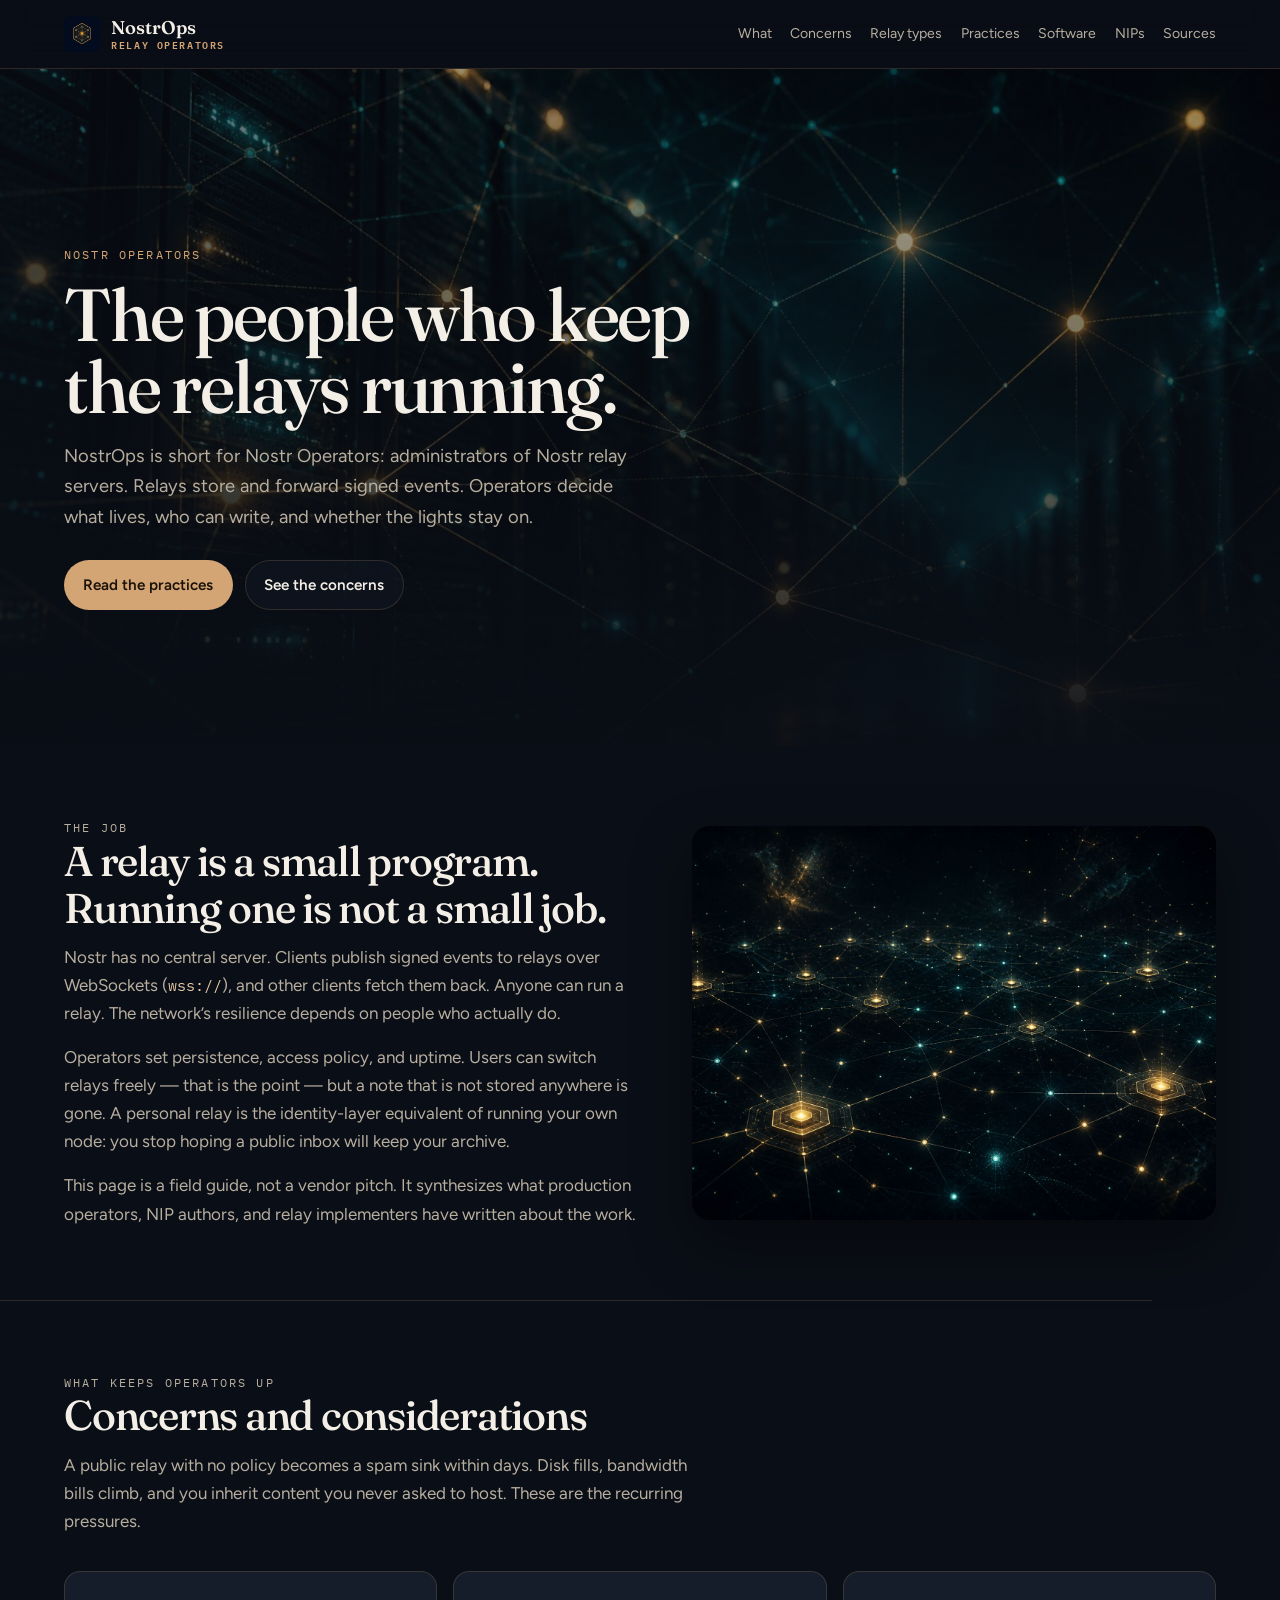
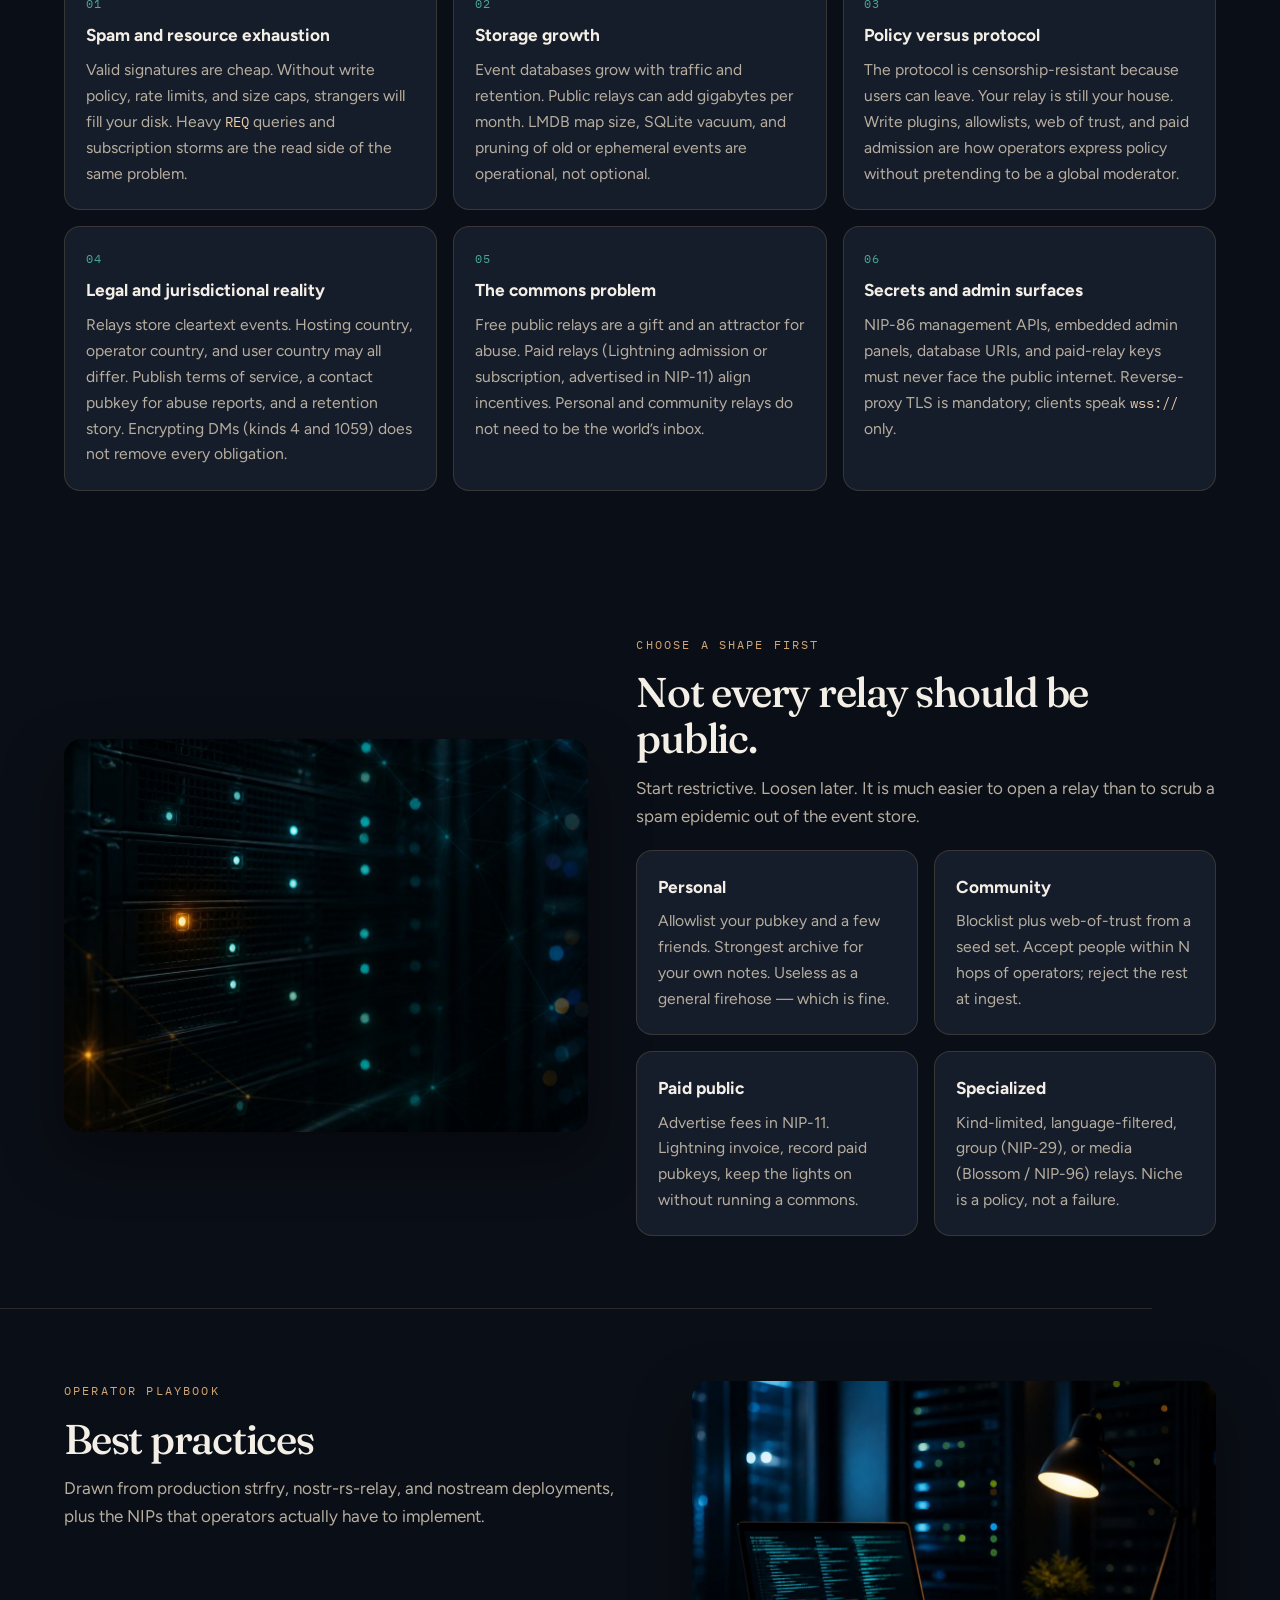
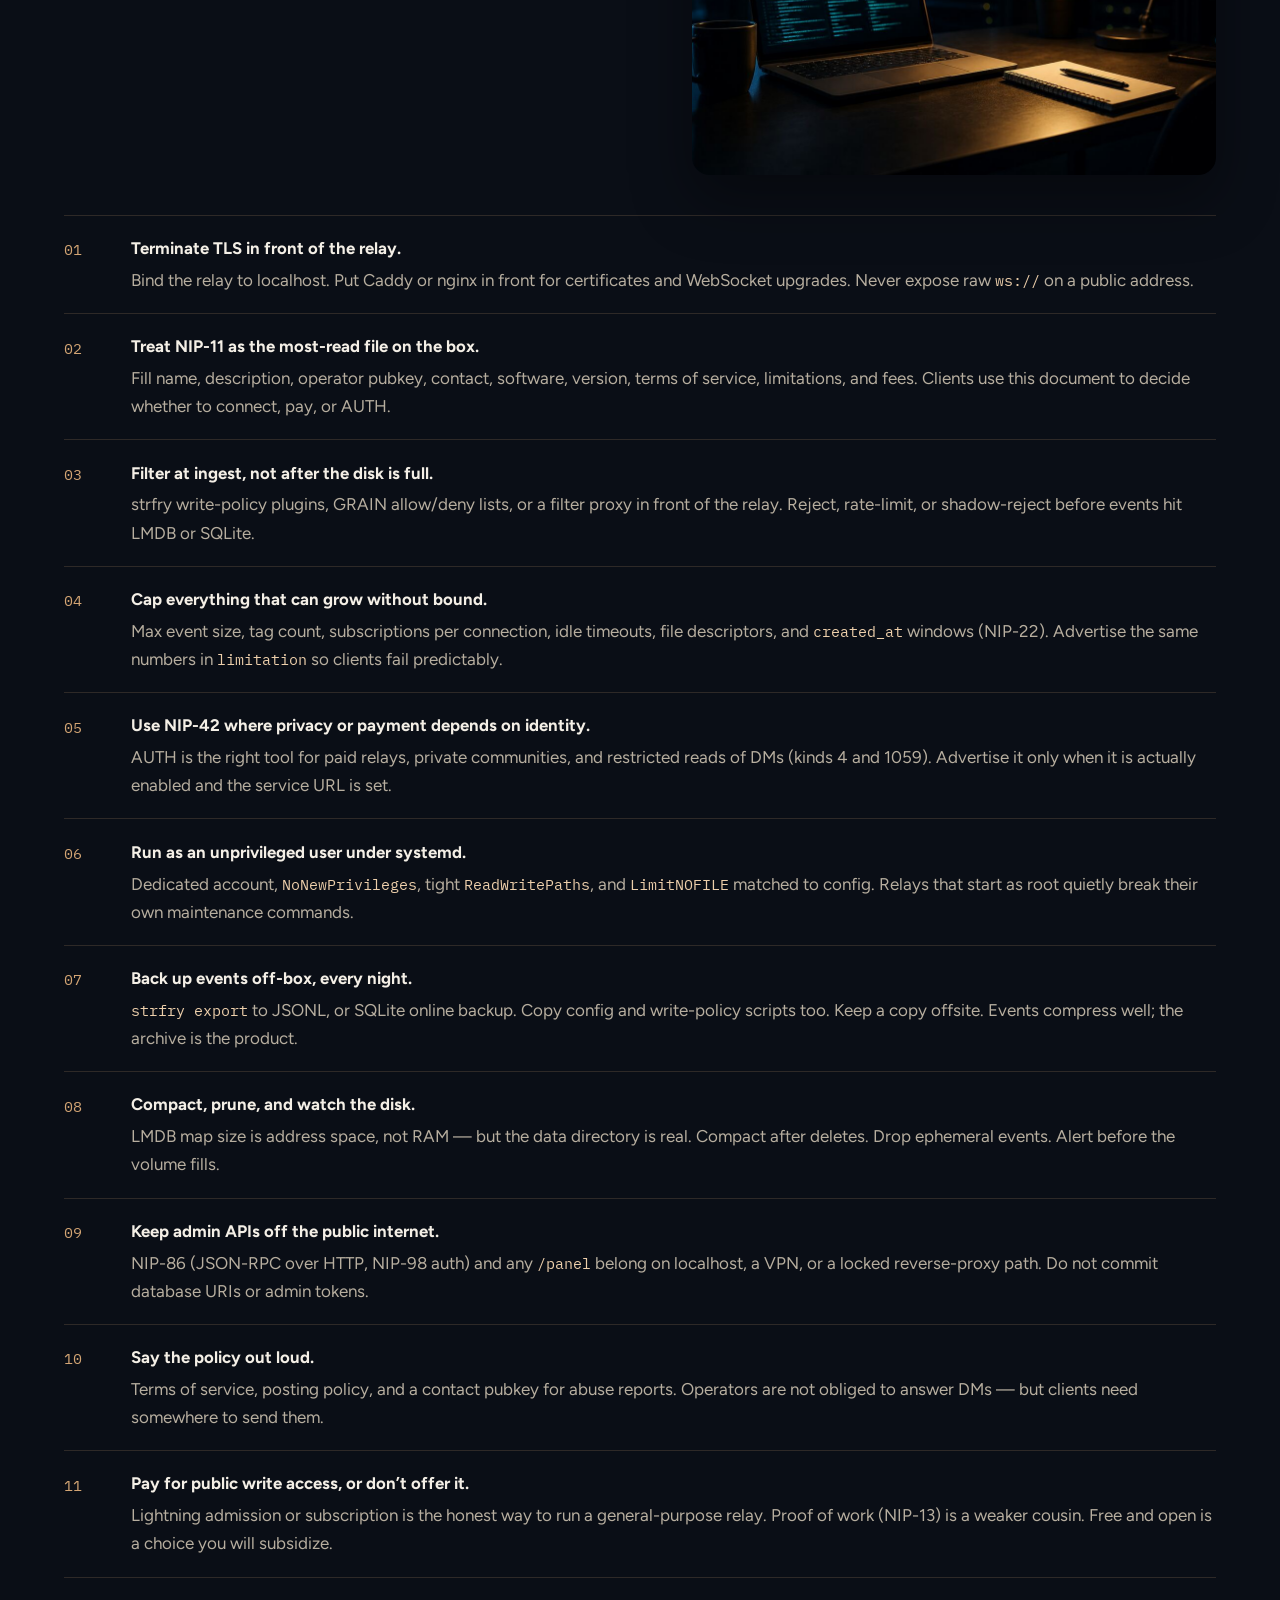
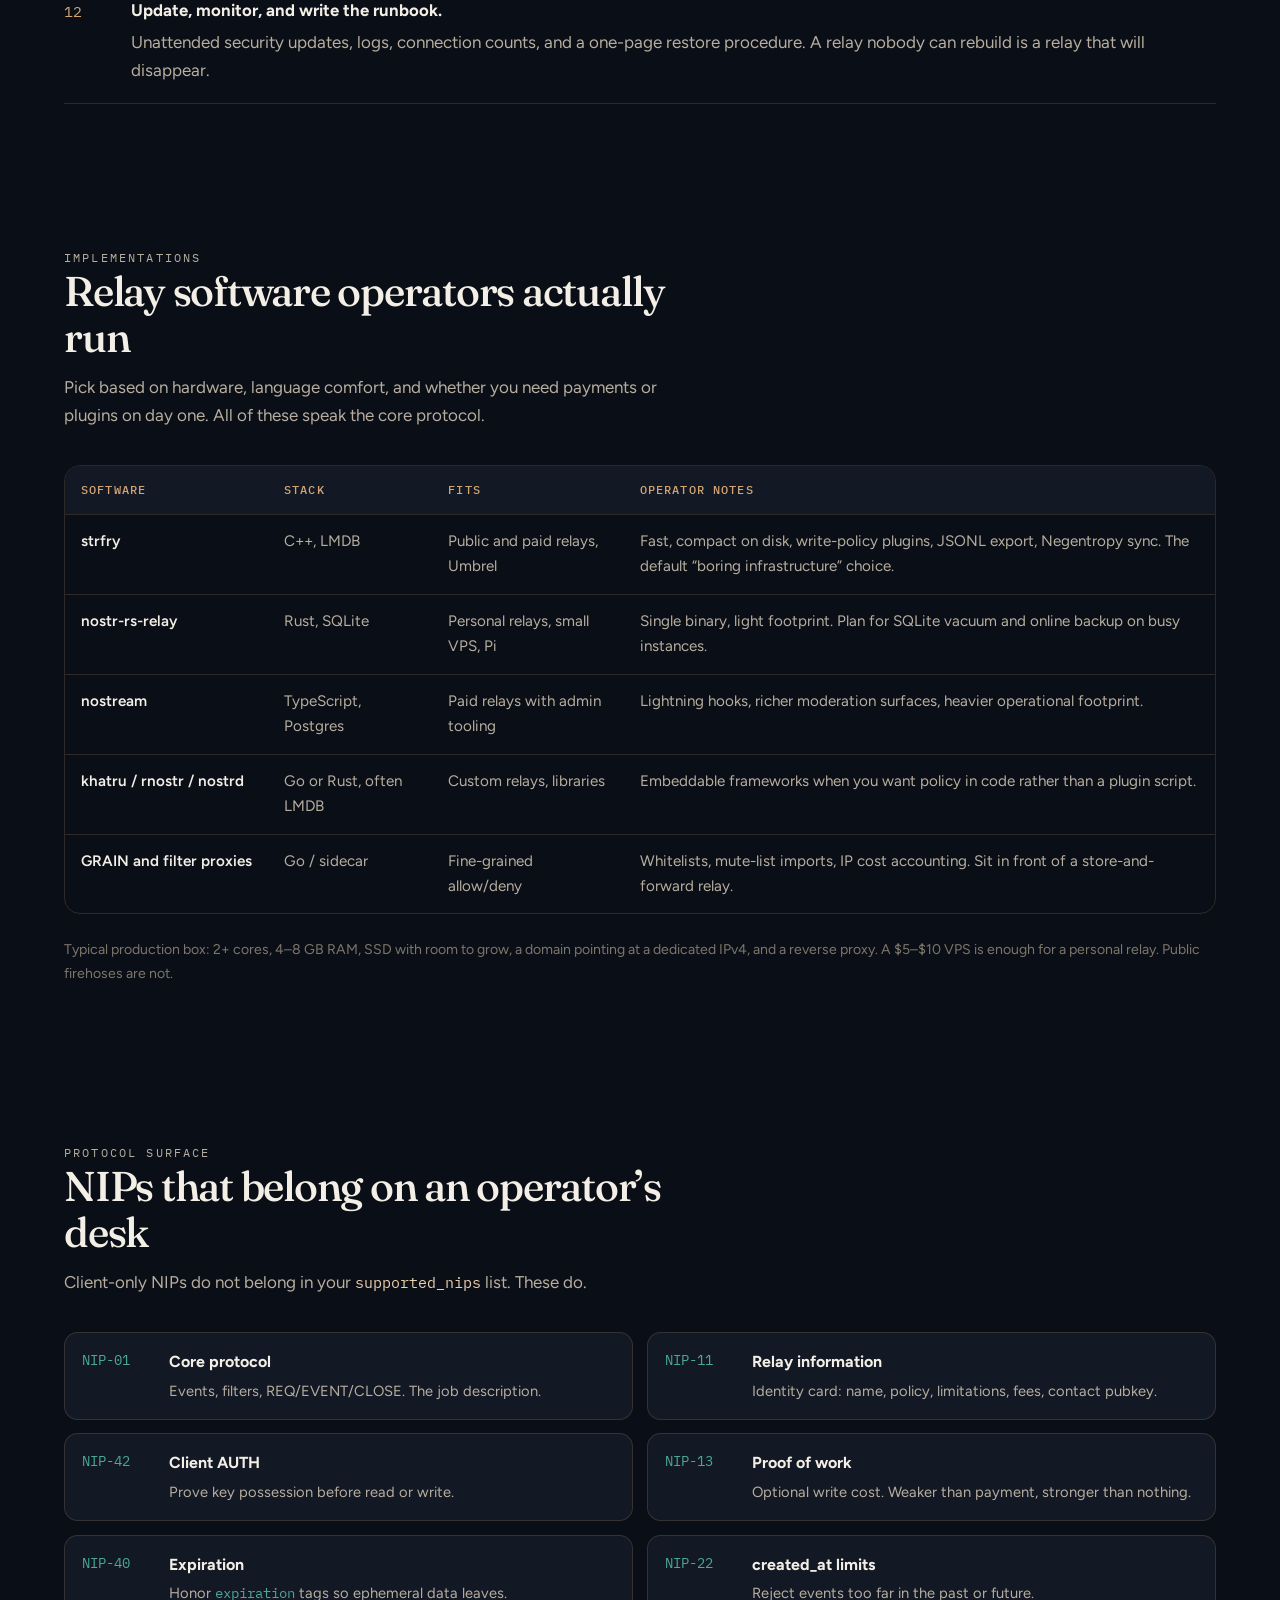
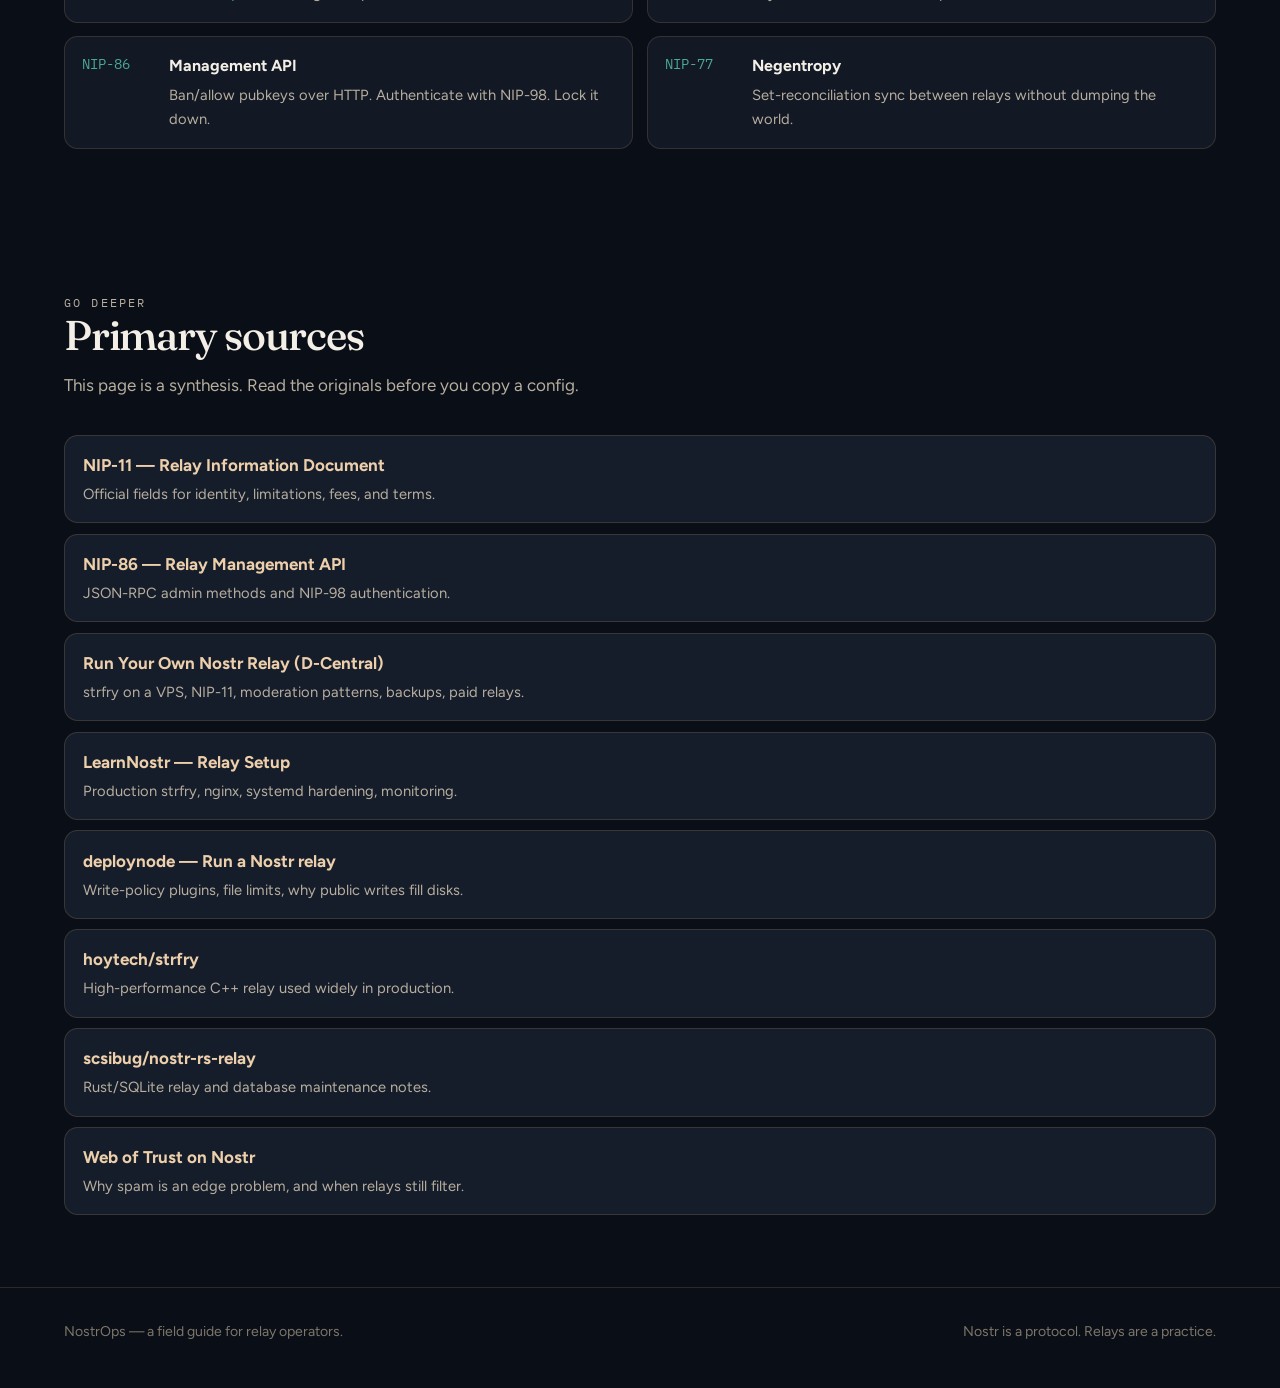
==== index.html @ 1af60ab7 "init" ====
<!DOCTYPE html>
<html lang="en">
  <head>
    <meta charset="utf-8" />
    <meta name="viewport" content="width=device-width, initial-scale=1" />
    <title>NostrOps — A field guide for Nostr relay operators</title>
    <meta
      name="description"
      content="NostrOps is short for Nostr Operators: the people who run relay servers. Concerns, considerations, and best practices for keeping the network alive."
    />
    <meta property="og:title" content="NostrOps — Nostr Operators" />
    <meta
      property="og:description"
      content="A one-page field guide for administrators of Nostr relay servers: concerns, policy, and operational best practices."
    />
    <meta property="og:image" content="images/hero-banner.jpg" />
    <meta name="theme-color" content="#0a0e16" />
    <link rel="icon" href="images/favicon.ico" sizes="32x32" />
    <link rel="apple-touch-icon" href="images/apple-touch-icon.png" />
    <link rel="preconnect" href="https://fonts.googleapis.com" />
    <link rel="preconnect" href="https://fonts.gstatic.com" crossorigin />
    <link
      href="https://fonts.googleapis.com/css2?family=Figtree:wght@400;500;600;700&family=Fraunces:opsz,wght@9..144,500;9..144,600&family=IBM+Plex+Mono:wght@400;500&display=swap"
      rel="stylesheet"
    />
    <link rel="stylesheet" href="styles.css" />
  </head>
  <body>
    <a class="skip" href="#main">Skip to content</a>

    <header class="site-header">
      <div class="wrap">
        <a class="brand" href="#top">
          <img src="images/logo.png" width="36" height="36" alt="" />
          <span class="brand-mark">
            <strong>NostrOps</strong>
            <span>Relay operators</span>
          </span>
        </a>
        <nav class="nav" aria-label="Primary">
          <a href="#what">What</a>
          <a href="#concerns">Concerns</a>
          <a href="#types">Relay types</a>
          <a href="#practices">Practices</a>
          <a href="#software">Software</a>
          <a href="#nips">NIPs</a>
          <a href="#resources">Sources</a>
        </nav>
      </div>
    </header>

    <main id="main">
      <section class="hero" id="top">
        <div class="hero-media" aria-hidden="true">
          <img
            src="images/hero-banner.jpg"
            alt=""
            width="1600"
            height="1067"
          />
        </div>
        <div class="wrap">
          <div class="hero-copy">
            <p class="kicker">Nostr Operators</p>
            <h1>The people who keep the relays running.</h1>
            <p class="lede">
              NostrOps is short for Nostr Operators: administrators of Nostr
              relay servers. Relays store and forward signed events. Operators
              decide what lives, who can write, and whether the lights stay on.
            </p>
            <div class="hero-actions">
              <a class="btn btn-primary" href="#practices">Read the practices</a>
              <a class="btn btn-ghost" href="#concerns">See the concerns</a>
            </div>
          </div>
        </div>
      </section>

      <section id="what">
        <div class="wrap split">
          <div class="copy prose">
            <p class="kicker">The job</p>
            <h2>A relay is a small program. Running one is not a small job.</h2>
            <p>
              Nostr has no central server. Clients publish signed events to
              relays over WebSockets (<code>wss://</code>), and other clients
              fetch them back. Anyone can run a relay. The network’s resilience
              depends on people who actually do.
            </p>
            <p>
              Operators set persistence, access policy, and uptime. Users can
              switch relays freely — that is the point — but a note that is not
              stored anywhere is gone. A personal relay is the identity-layer
              equivalent of running your own node: you stop hoping a public
              inbox will keep your archive.
            </p>
            <p>
              This page is a field guide, not a vendor pitch. It synthesizes
              what production operators, NIP authors, and relay implementers
              have written about the work.
            </p>
          </div>
          <img
            src="images/network.jpg"
            alt="Abstract mesh of connected relay nodes on a dark field."
            width="1600"
            height="1024"
          />
        </div>
      </section>

      <hr class="rule wrap" />

      <section id="concerns">
        <div class="wrap">
          <div class="section-head">
            <p class="kicker">What keeps operators up</p>
            <h2>Concerns and considerations</h2>
            <p>
              A public relay with no policy becomes a spam sink within days.
              Disk fills, bandwidth bills climb, and you inherit content you
              never asked to host. These are the recurring pressures.
            </p>
          </div>

          <div class="grid-3">
            <article class="card">
              <span class="num">01</span>
              <h3>Spam and resource exhaustion</h3>
              <p>
                Valid signatures are cheap. Without write policy, rate limits,
                and size caps, strangers will fill your disk. Heavy
                <code>REQ</code> queries and subscription storms are the read
                side of the same problem.
              </p>
            </article>
            <article class="card">
              <span class="num">02</span>
              <h3>Storage growth</h3>
              <p>
                Event databases grow with traffic and retention. Public relays
                can add gigabytes per month. LMDB map size, SQLite vacuum, and
                pruning of old or ephemeral events are operational, not
                optional.
              </p>
            </article>
            <article class="card">
              <span class="num">03</span>
              <h3>Policy versus protocol</h3>
              <p>
                The protocol is censorship-resistant because users can leave.
                Your relay is still your house. Write plugins, allowlists, web
                of trust, and paid admission are how operators express policy
                without pretending to be a global moderator.
              </p>
            </article>
            <article class="card">
              <span class="num">04</span>
              <h3>Legal and jurisdictional reality</h3>
              <p>
                Relays store cleartext events. Hosting country, operator
                country, and user country may all differ. Publish terms of
                service, a contact pubkey for abuse reports, and a retention
                story. Encrypting DMs (kinds 4 and 1059) does not remove every
                obligation.
              </p>
            </article>
            <article class="card">
              <span class="num">05</span>
              <h3>The commons problem</h3>
              <p>
                Free public relays are a gift and an attractor for abuse. Paid
                relays (Lightning admission or subscription, advertised in
                NIP-11) align incentives. Personal and community relays do not
                need to be the world’s inbox.
              </p>
            </article>
            <article class="card">
              <span class="num">06</span>
              <h3>Secrets and admin surfaces</h3>
              <p>
                NIP-86 management APIs, embedded admin panels, database URIs,
                and paid-relay keys must never face the public internet.
                Reverse-proxy TLS is mandatory; clients speak
                <code>wss://</code> only.
              </p>
            </article>
          </div>
        </div>
      </section>

      <section class="types" id="types">
        <div class="wrap split reverse">
          <div class="copy">
            <p class="kicker">Choose a shape first</p>
            <h2>Not every relay should be public.</h2>
            <p class="lede-block space-below">
              Start restrictive. Loosen later. It is much easier to open a
              relay than to scrub a spam epidemic out of the event store.
            </p>
            <div class="grid-2">
              <article class="card">
                <h3>Personal</h3>
                <p>
                  Allowlist your pubkey and a few friends. Strongest archive
                  for your own notes. Useless as a general firehose — which is
                  fine.
                </p>
              </article>
              <article class="card">
                <h3>Community</h3>
                <p>
                  Blocklist plus web-of-trust from a seed set. Accept people
                  within N hops of operators; reject the rest at ingest.
                </p>
              </article>
              <article class="card">
                <h3>Paid public</h3>
                <p>
                  Advertise fees in NIP-11. Lightning invoice, record paid
                  pubkeys, keep the lights on without running a commons.
                </p>
              </article>
              <article class="card">
                <h3>Specialized</h3>
                <p>
                  Kind-limited, language-filtered, group (NIP-29), or media
                  (Blossom / NIP-96) relays. Niche is a policy, not a
                  failure.
                </p>
              </article>
            </div>
          </div>
          <img
            src="images/concerns.jpg"
            alt="Server rack in low light with a single amber warning LED."
            width="1200"
            height="800"
          />
        </div>
      </section>

      <hr class="rule wrap" />

      <section class="practices" id="practices">
        <div class="wrap">
          <div class="split tight">
            <div>
              <p class="kicker">Operator playbook</p>
              <h2>Best practices</h2>
              <p class="lede-block">
                Drawn from production strfry, nostr-rs-relay, and nostream
                deployments, plus the NIPs that operators actually have to
                implement.
              </p>
            </div>
            <img
              src="images/practices.jpg"
              alt="A dim workstation with a glowing terminal beside out-of-focus server equipment."
              width="1200"
              height="800"
            />
          </div>

          <ol class="practice-list">
            <li>
              <span class="idx">01</span>
              <div>
                <strong>Terminate TLS in front of the relay.</strong>
                <p>
                  Bind the relay to localhost. Put Caddy or nginx in front for
                  certificates and WebSocket upgrades. Never expose raw
                  <code>ws://</code> on a public address.
                </p>
              </div>
            </li>
            <li>
              <span class="idx">02</span>
              <div>
                <strong>Treat NIP-11 as the most-read file on the box.</strong>
                <p>
                  Fill name, description, operator pubkey, contact, software,
                  version, terms of service, limitations, and fees. Clients use
                  this document to decide whether to connect, pay, or AUTH.
                </p>
              </div>
            </li>
            <li>
              <span class="idx">03</span>
              <div>
                <strong>Filter at ingest, not after the disk is full.</strong>
                <p>
                  strfry write-policy plugins, GRAIN allow/deny lists, or a
                  filter proxy in front of the relay. Reject, rate-limit, or
                  shadow-reject before events hit LMDB or SQLite.
                </p>
              </div>
            </li>
            <li>
              <span class="idx">04</span>
              <div>
                <strong>Cap everything that can grow without bound.</strong>
                <p>
                  Max event size, tag count, subscriptions per connection, idle
                  timeouts, file descriptors, and <code>created_at</code>
                  windows (NIP-22). Advertise the same numbers in
                  <code>limitation</code> so clients fail predictably.
                </p>
              </div>
            </li>
            <li>
              <span class="idx">05</span>
              <div>
                <strong>Use NIP-42 where privacy or payment depends on identity.</strong>
                <p>
                  AUTH is the right tool for paid relays, private communities,
                  and restricted reads of DMs (kinds 4 and 1059). Advertise it
                  only when it is actually enabled and the service URL is set.
                </p>
              </div>
            </li>
            <li>
              <span class="idx">06</span>
              <div>
                <strong>Run as an unprivileged user under systemd.</strong>
                <p>
                  Dedicated account, <code>NoNewPrivileges</code>, tight
                  <code>ReadWritePaths</code>, and <code>LimitNOFILE</code>
                  matched to config. Relays that start as root quietly break
                  their own maintenance commands.
                </p>
              </div>
            </li>
            <li>
              <span class="idx">07</span>
              <div>
                <strong>Back up events off-box, every night.</strong>
                <p>
                  <code>strfry export</code> to JSONL, or SQLite online backup.
                  Copy config and write-policy scripts too. Keep a copy offsite.
                  Events compress well; the archive is the product.
                </p>
              </div>
            </li>
            <li>
              <span class="idx">08</span>
              <div>
                <strong>Compact, prune, and watch the disk.</strong>
                <p>
                  LMDB map size is address space, not RAM — but the data
                  directory is real. Compact after deletes. Drop ephemeral
                  events. Alert before the volume fills.
                </p>
              </div>
            </li>
            <li>
              <span class="idx">09</span>
              <div>
                <strong>Keep admin APIs off the public internet.</strong>
                <p>
                  NIP-86 (JSON-RPC over HTTP, NIP-98 auth) and any
                  <code>/panel</code> belong on localhost, a VPN, or a locked
                  reverse-proxy path. Do not commit database URIs or admin
                  tokens.
                </p>
              </div>
            </li>
            <li>
              <span class="idx">10</span>
              <div>
                <strong>Say the policy out loud.</strong>
                <p>
                  Terms of service, posting policy, and a contact pubkey for
                  abuse reports. Operators are not obliged to answer DMs — but
                  clients need somewhere to send them.
                </p>
              </div>
            </li>
            <li>
              <span class="idx">11</span>
              <div>
                <strong>Pay for public write access, or don’t offer it.</strong>
                <p>
                  Lightning admission or subscription is the honest way to run
                  a general-purpose relay. Proof of work (NIP-13) is a weaker
                  cousin. Free and open is a choice you will subsidize.
                </p>
              </div>
            </li>
            <li>
              <span class="idx">12</span>
              <div>
                <strong>Update, monitor, and write the runbook.</strong>
                <p>
                  Unattended security updates, logs, connection counts, and a
                  one-page restore procedure. A relay nobody can rebuild is a
                  relay that will disappear.
                </p>
              </div>
            </li>
          </ol>
        </div>
      </section>

      <section id="software">
        <div class="wrap">
          <div class="section-head">
            <p class="kicker">Implementations</p>
            <h2>Relay software operators actually run</h2>
            <p>
              Pick based on hardware, language comfort, and whether you need
              payments or plugins on day one. All of these speak the core
              protocol.
            </p>
          </div>
          <div class="table-wrap">
            <table>
              <thead>
                <tr>
                  <th>Software</th>
                  <th>Stack</th>
                  <th>Fits</th>
                  <th>Operator notes</th>
                </tr>
              </thead>
              <tbody>
                <tr>
                  <td>strfry</td>
                  <td>C++, LMDB</td>
                  <td>Public and paid relays, Umbrel</td>
                  <td>
                    Fast, compact on disk, write-policy plugins, JSONL export,
                    Negentropy sync. The default “boring infrastructure” choice.
                  </td>
                </tr>
                <tr>
                  <td>nostr-rs-relay</td>
                  <td>Rust, SQLite</td>
                  <td>Personal relays, small VPS, Pi</td>
                  <td>
                    Single binary, light footprint. Plan for SQLite vacuum and
                    online backup on busy instances.
                  </td>
                </tr>
                <tr>
                  <td>nostream</td>
                  <td>TypeScript, Postgres</td>
                  <td>Paid relays with admin tooling</td>
                  <td>
                    Lightning hooks, richer moderation surfaces, heavier
                    operational footprint.
                  </td>
                </tr>
                <tr>
                  <td>khatru / rnostr / nostrd</td>
                  <td>Go or Rust, often LMDB</td>
                  <td>Custom relays, libraries</td>
                  <td>
                    Embeddable frameworks when you want policy in code rather
                    than a plugin script.
                  </td>
                </tr>
                <tr>
                  <td>GRAIN and filter proxies</td>
                  <td>Go / sidecar</td>
                  <td>Fine-grained allow/deny</td>
                  <td>
                    Whitelists, mute-list imports, IP cost accounting. Sit in
                    front of a store-and-forward relay.
                  </td>
                </tr>
              </tbody>
            </table>
          </div>
          <p class="note">
            Typical production box: 2+ cores, 4–8&nbsp;GB RAM, SSD with room to
            grow, a domain pointing at a dedicated IPv4, and a reverse proxy.
            A $5–$10 VPS is enough for a personal relay. Public firehoses are
            not.
          </p>
        </div>
      </section>

      <section class="nips" id="nips">
        <div class="wrap">
          <div class="section-head">
            <p class="kicker">Protocol surface</p>
            <h2>NIPs that belong on an operator’s desk</h2>
            <p>
              Client-only NIPs do not belong in your
              <code>supported_nips</code> list. These do.
            </p>
          </div>
          <div class="nip-grid">
            <article class="nip">
              <code>NIP-01</code>
              <div>
                <h3>Core protocol</h3>
                <p>Events, filters, REQ/EVENT/CLOSE. The job description.</p>
              </div>
            </article>
            <article class="nip">
              <code>NIP-11</code>
              <div>
                <h3>Relay information</h3>
                <p>
                  Identity card: name, policy, limitations, fees, contact
                  pubkey.
                </p>
              </div>
            </article>
            <article class="nip">
              <code>NIP-42</code>
              <div>
                <h3>Client AUTH</h3>
                <p>Prove key possession before read or write.</p>
              </div>
            </article>
            <article class="nip">
              <code>NIP-13</code>
              <div>
                <h3>Proof of work</h3>
                <p>Optional write cost. Weaker than payment, stronger than nothing.</p>
              </div>
            </article>
            <article class="nip">
              <code>NIP-40</code>
              <div>
                <h3>Expiration</h3>
                <p>Honor <code>expiration</code> tags so ephemeral data leaves.</p>
              </div>
            </article>
            <article class="nip">
              <code>NIP-22</code>
              <div>
                <h3>created_at limits</h3>
                <p>Reject events too far in the past or future.</p>
              </div>
            </article>
            <article class="nip">
              <code>NIP-86</code>
              <div>
                <h3>Management API</h3>
                <p>Ban/allow pubkeys over HTTP. Authenticate with NIP-98. Lock it down.</p>
              </div>
            </article>
            <article class="nip">
              <code>NIP-77</code>
              <div>
                <h3>Negentropy</h3>
                <p>Set-reconciliation sync between relays without dumping the world.</p>
              </div>
            </article>
          </div>
        </div>
      </section>

      <section class="resources" id="resources">
        <div class="wrap">
          <div class="section-head">
            <p class="kicker">Go deeper</p>
            <h2>Primary sources</h2>
            <p>
              This page is a synthesis. Read the originals before you copy a
              config.
            </p>
          </div>
          <ul class="resource-list">
            <li>
              <a href="https://nips.nostr.com/11" rel="noopener noreferrer" target="_blank">
                <strong>NIP-11 — Relay Information Document</strong>
                <span>Official fields for identity, limitations, fees, and terms.</span>
              </a>
            </li>
            <li>
              <a href="https://nips.nostr.com/86" rel="noopener noreferrer" target="_blank">
                <strong>NIP-86 — Relay Management API</strong>
                <span>JSON-RPC admin methods and NIP-98 authentication.</span>
              </a>
            </li>
            <li>
              <a href="https://d-central.tech/run-your-own-nostr-relay-bitcoiners/" rel="noopener noreferrer" target="_blank">
                <strong>Run Your Own Nostr Relay (D-Central)</strong>
                <span>strfry on a VPS, NIP-11, moderation patterns, backups, paid relays.</span>
              </a>
            </li>
            <li>
              <a href="https://learnnostr.org/getting-started/relay-setup" rel="noopener noreferrer" target="_blank">
                <strong>LearnNostr — Relay Setup</strong>
                <span>Production strfry, nginx, systemd hardening, monitoring.</span>
              </a>
            </li>
            <li>
              <a href="https://deploynode.io/guides/run-a-nostr-relay" rel="noopener noreferrer" target="_blank">
                <strong>deploynode — Run a Nostr relay</strong>
                <span>Write-policy plugins, file limits, why public writes fill disks.</span>
              </a>
            </li>
            <li>
              <a href="https://github.com/hoytech/strfry" rel="noopener noreferrer" target="_blank">
                <strong>hoytech/strfry</strong>
                <span>High-performance C++ relay used widely in production.</span>
              </a>
            </li>
            <li>
              <a href="https://github.com/scsibug/nostr-rs-relay" rel="noopener noreferrer" target="_blank">
                <strong>scsibug/nostr-rs-relay</strong>
                <span>Rust/SQLite relay and database maintenance notes.</span>
              </a>
            </li>
            <li>
              <a href="https://nostr.co.uk/news/web-of-trust-on-nostr/" rel="noopener noreferrer" target="_blank">
                <strong>Web of Trust on Nostr</strong>
                <span>Why spam is an edge problem, and when relays still filter.</span>
              </a>
            </li>
          </ul>
        </div>
      </section>
    </main>

    <footer class="site-footer">
      <div class="wrap">
        <span>NostrOps — a field guide for relay operators.</span>
        <span>Nostr is a protocol. Relays are a practice.</span>
      </div>
    </footer>
  </body>
</html>
---- styles.css ----
:root {
  --bg: #0a0e16;
  --bg-raised: #121824;
  --bg-card: #161d2a;
  --ink: #f4efe6;
  --muted: #b7ae9f;
  --faint: #7d766a;
  --gold: #d4a574;
  --gold-bright: #edcfab;
  --teal: #4aa89a;
  --line: rgba(212, 165, 116, 0.18);
  --shadow: 0 24px 60px rgba(0, 0, 0, 0.38);
  --serif: "Fraunces", "Iowan Old Style", "Palatino Linotype", Palatino, serif;
  --sans: "Figtree", "Segoe UI", system-ui, sans-serif;
  --mono: "IBM Plex Mono", ui-monospace, Menlo, Consolas, monospace;
  --max: 72rem;
  --gutter: clamp(1.25rem, 4vw, 2.5rem);
}

*,
*::before,
*::after {
  box-sizing: border-box;
}

html {
  scroll-behavior: smooth;
  scroll-padding-top: 5rem;
}

body {
  margin: 0;
  background: var(--bg);
  color: var(--ink);
  font-family: var(--sans);
  font-size: 1.0625rem;
  line-height: 1.65;
  text-rendering: optimizeLegibility;
}

img {
  max-width: 100%;
  height: auto;
  display: block;
}

a {
  color: var(--gold-bright);
  text-decoration-thickness: 1px;
  text-underline-offset: 0.18em;
}

a:hover {
  color: var(--ink);
}

code {
  font-family: var(--mono);
  font-size: 0.88em;
  color: var(--gold-bright);
}

:focus-visible {
  outline: 2px solid var(--gold);
  outline-offset: 3px;
}

.skip {
  position: absolute;
  left: 1rem;
  top: -4rem;
  background: var(--gold);
  color: #1a1208;
  padding: 0.5rem 0.85rem;
  z-index: 100;
  font-weight: 600;
}

.skip:focus {
  top: 1rem;
}

.wrap {
  width: min(var(--max), 100% - var(--gutter) * 2);
  margin-inline: auto;
}

/* Header */

.site-header {
  position: sticky;
  top: 0;
  z-index: 40;
  backdrop-filter: blur(16px);
  background: rgba(10, 14, 22, 0.78);
  border-bottom: 1px solid var(--line);
}

.site-header .wrap {
  display: flex;
  align-items: center;
  justify-content: space-between;
  gap: 1rem;
  min-height: 4.25rem;
}

.brand {
  display: flex;
  align-items: center;
  gap: 0.7rem;
  color: inherit;
  text-decoration: none;
  font-weight: 600;
  letter-spacing: 0.04em;
}

.brand img {
  width: 2.25rem;
  height: 2.25rem;
  border-radius: 0.45rem;
}

.brand-mark {
  display: flex;
  flex-direction: column;
  line-height: 1.1;
}

.brand-mark strong {
  font-family: var(--serif);
  font-size: 1.15rem;
  font-weight: 600;
  letter-spacing: 0;
}

.brand-mark span {
  font-family: var(--mono);
  font-size: 0.62rem;
  color: var(--gold);
  letter-spacing: 0.16em;
  text-transform: uppercase;
}

.nav {
  display: flex;
  flex-wrap: wrap;
  gap: 0.35rem 1.15rem;
  font-size: 0.88rem;
}

.nav a {
  color: var(--muted);
  text-decoration: none;
}

.nav a:hover {
  color: var(--ink);
}

/* Hero */

.hero {
  position: relative;
  min-height: min(78vh, 40rem);
  display: grid;
  align-items: center;
  overflow: hidden;
}

.hero-media {
  position: absolute;
  inset: 0;
}

.hero-media img {
  width: 100%;
  height: 100%;
  object-fit: cover;
  object-position: center 40%;
}

.hero-media::after {
  content: "";
  position: absolute;
  inset: 0;
  background:
    linear-gradient(180deg, rgba(10, 14, 22, 0.28) 0%, rgba(10, 14, 22, 0.55) 42%, rgba(10, 14, 22, 0.96) 100%),
    linear-gradient(90deg, rgba(10, 14, 22, 0.55), transparent 55%);
}

.hero-copy {
  position: relative;
  padding: 6.5rem 0 4rem;
  max-width: 42rem;
}

.kicker {
  font-family: var(--mono);
  font-size: 0.75rem;
  letter-spacing: 0.18em;
  text-transform: uppercase;
  color: var(--gold);
  margin: 0 0 0.9rem;
}

.hero h1 {
  font-family: var(--serif);
  font-size: clamp(2.6rem, 7vw, 4.6rem);
  font-weight: 500;
  line-height: 0.98;
  letter-spacing: -0.03em;
  margin: 0 0 1.1rem;
}

.lede {
  font-size: 1.15rem;
  color: var(--muted);
  max-width: 36rem;
  margin: 0 0 1.75rem;
}

.hero-actions {
  display: flex;
  flex-wrap: wrap;
  gap: 0.75rem;
}

.btn {
  display: inline-flex;
  align-items: center;
  justify-content: center;
  padding: 0.72rem 1.15rem;
  border-radius: 999px;
  text-decoration: none;
  font-weight: 600;
  font-size: 0.95rem;
  border: 1px solid transparent;
}

.btn-primary {
  background: var(--gold);
  color: #1a1208;
}

.btn-primary:hover {
  background: var(--gold-bright);
  color: #1a1208;
}

.btn-ghost {
  border-color: var(--line);
  color: var(--ink);
  background: rgba(18, 24, 36, 0.55);
}

.btn-ghost:hover {
  border-color: var(--gold);
  color: var(--gold-bright);
}

/* Sections */

section {
  padding: 4.5rem 0;
}

.section-head {
  max-width: 40rem;
  margin-bottom: 2.25rem;
}

.section-head h2,
.split h2,
.practices h2,
.nips h2,
.resources h2 {
  font-family: var(--serif);
  font-size: clamp(1.85rem, 4vw, 2.6rem);
  font-weight: 500;
  letter-spacing: -0.03em;
  line-height: 1.12;
  margin: 0 0 0.75rem;
}

.section-head p,
.split p.intro,
.lede-block {
  color: var(--muted);
  margin: 0;
}

hr.rule {
  border: 0;
  height: 1px;
  background: var(--line);
  margin: 0;
}

/* Split */

.split {
  display: grid;
  grid-template-columns: 1.05fr 0.95fr;
  gap: 3rem;
  align-items: center;
}

.split img {
  width: 100%;
  border-radius: 1.1rem;
  box-shadow: var(--shadow);
  aspect-ratio: 4 / 3;
  object-fit: cover;
}

.split.reverse {
  grid-template-columns: 0.95fr 1.05fr;
}

.split.reverse .copy {
  order: 2;
}

.split.tight {
  margin-bottom: 2.5rem;
  align-items: start;
}

.space-below {
  margin-bottom: 1.25rem;
}

.prose p + p {
  margin-top: 1rem;
}

.prose p {
  color: var(--muted);
  margin: 0;
}

/* Cards */

.grid-3,
.grid-2 {
  display: grid;
  gap: 1rem;
}

.grid-3 {
  grid-template-columns: repeat(3, 1fr);
}

.grid-2 {
  grid-template-columns: repeat(2, 1fr);
}

.card {
  background: var(--bg-card);
  border: 1px solid var(--line);
  border-radius: 1rem;
  padding: 1.35rem 1.3rem 1.4rem;
}

.card h3 {
  margin: 0 0 0.45rem;
  font-size: 1.08rem;
}

.card p {
  margin: 0;
  color: var(--muted);
  font-size: 0.98rem;
}

.card .num {
  font-family: var(--mono);
  color: var(--teal);
  font-size: 0.75rem;
  letter-spacing: 0.08em;
  display: block;
  margin-bottom: 0.5rem;
}

/* Types */

.types .card {
  min-height: 100%;
}

/* Practices */

.practice-list {
  list-style: none;
  margin: 0;
  padding: 0;
  display: grid;
  gap: 0;
  border-top: 1px solid var(--line);
}

.practice-list li {
  display: grid;
  grid-template-columns: 3.2rem 1fr;
  gap: 1rem;
  padding: 1.2rem 0;
  border-bottom: 1px solid var(--line);
}

.practice-list strong {
  display: block;
  color: var(--ink);
  font-size: 1.05rem;
  margin-bottom: 0.2rem;
}

.practice-list p {
  margin: 0;
  color: var(--muted);
}

.idx {
  font-family: var(--mono);
  color: var(--gold);
  font-size: 0.95rem;
  padding-top: 0.15rem;
}

/* Software table */

.table-wrap {
  overflow-x: auto;
  border: 1px solid var(--line);
  border-radius: 1rem;
}

table {
  width: 100%;
  border-collapse: collapse;
  font-size: 0.95rem;
}

th,
td {
  text-align: left;
  padding: 0.9rem 1rem;
  border-bottom: 1px solid var(--line);
  vertical-align: top;
}

th {
  font-family: var(--mono);
  font-size: 0.72rem;
  letter-spacing: 0.1em;
  text-transform: uppercase;
  color: var(--gold);
  font-weight: 500;
  background: var(--bg-raised);
}

td {
  color: var(--muted);
}

td:first-child {
  color: var(--ink);
  font-weight: 600;
  white-space: nowrap;
}

tr:last-child td {
  border-bottom: 0;
}

/* NIPs */

.nip-grid {
  display: grid;
  grid-template-columns: repeat(2, 1fr);
  gap: 0.85rem;
}

.nip {
  display: grid;
  grid-template-columns: 4.6rem 1fr;
  gap: 0.85rem;
  align-items: start;
  padding: 1rem 1.05rem;
  border: 1px solid var(--line);
  border-radius: 0.85rem;
  background: var(--bg-raised);
}

.nip code {
  font-family: var(--mono);
  color: var(--teal);
  font-size: 0.85rem;
}

.nip h3 {
  margin: 0 0 0.2rem;
  font-size: 1rem;
}

.nip p {
  margin: 0;
  color: var(--muted);
  font-size: 0.92rem;
}

/* Resources */

.resource-list {
  list-style: none;
  margin: 0;
  padding: 0;
  display: grid;
  gap: 0.65rem;
}

.resource-list a {
  display: block;
  padding: 0.95rem 1.1rem;
  border: 1px solid var(--line);
  border-radius: 0.85rem;
  text-decoration: none;
  color: inherit;
  background: var(--bg-card);
}

.resource-list a:hover {
  border-color: var(--gold);
}

.resource-list strong {
  display: block;
  color: var(--gold-bright);
}

.resource-list span {
  color: var(--muted);
  font-size: 0.92rem;
}

/* Footer */

.site-footer {
  border-top: 1px solid var(--line);
  padding: 2rem 0 2.75rem;
  color: var(--faint);
  font-size: 0.88rem;
}

.site-footer .wrap {
  display: flex;
  justify-content: space-between;
  gap: 1rem;
  flex-wrap: wrap;
}

.note {
  margin-top: 1.5rem;
  color: var(--faint);
  font-size: 0.88rem;
}

@media (max-width: 900px) {
  .grid-3,
  .grid-2,
  .split,
  .split.reverse,
  .nip-grid {
    grid-template-columns: 1fr;
  }

  .split.reverse .copy {
    order: 0;
  }

  .site-header .wrap {
    flex-wrap: wrap;
    padding-block: 0.65rem;
  }

  .nav {
    width: 100%;
    gap: 0.45rem 0.9rem;
    font-size: 0.8rem;
  }

  .hero-copy {
    padding-top: 6.5rem;
  }
}

@media (prefers-reduced-motion: reduce) {
  html {
    scroll-behavior: auto;
  }
}
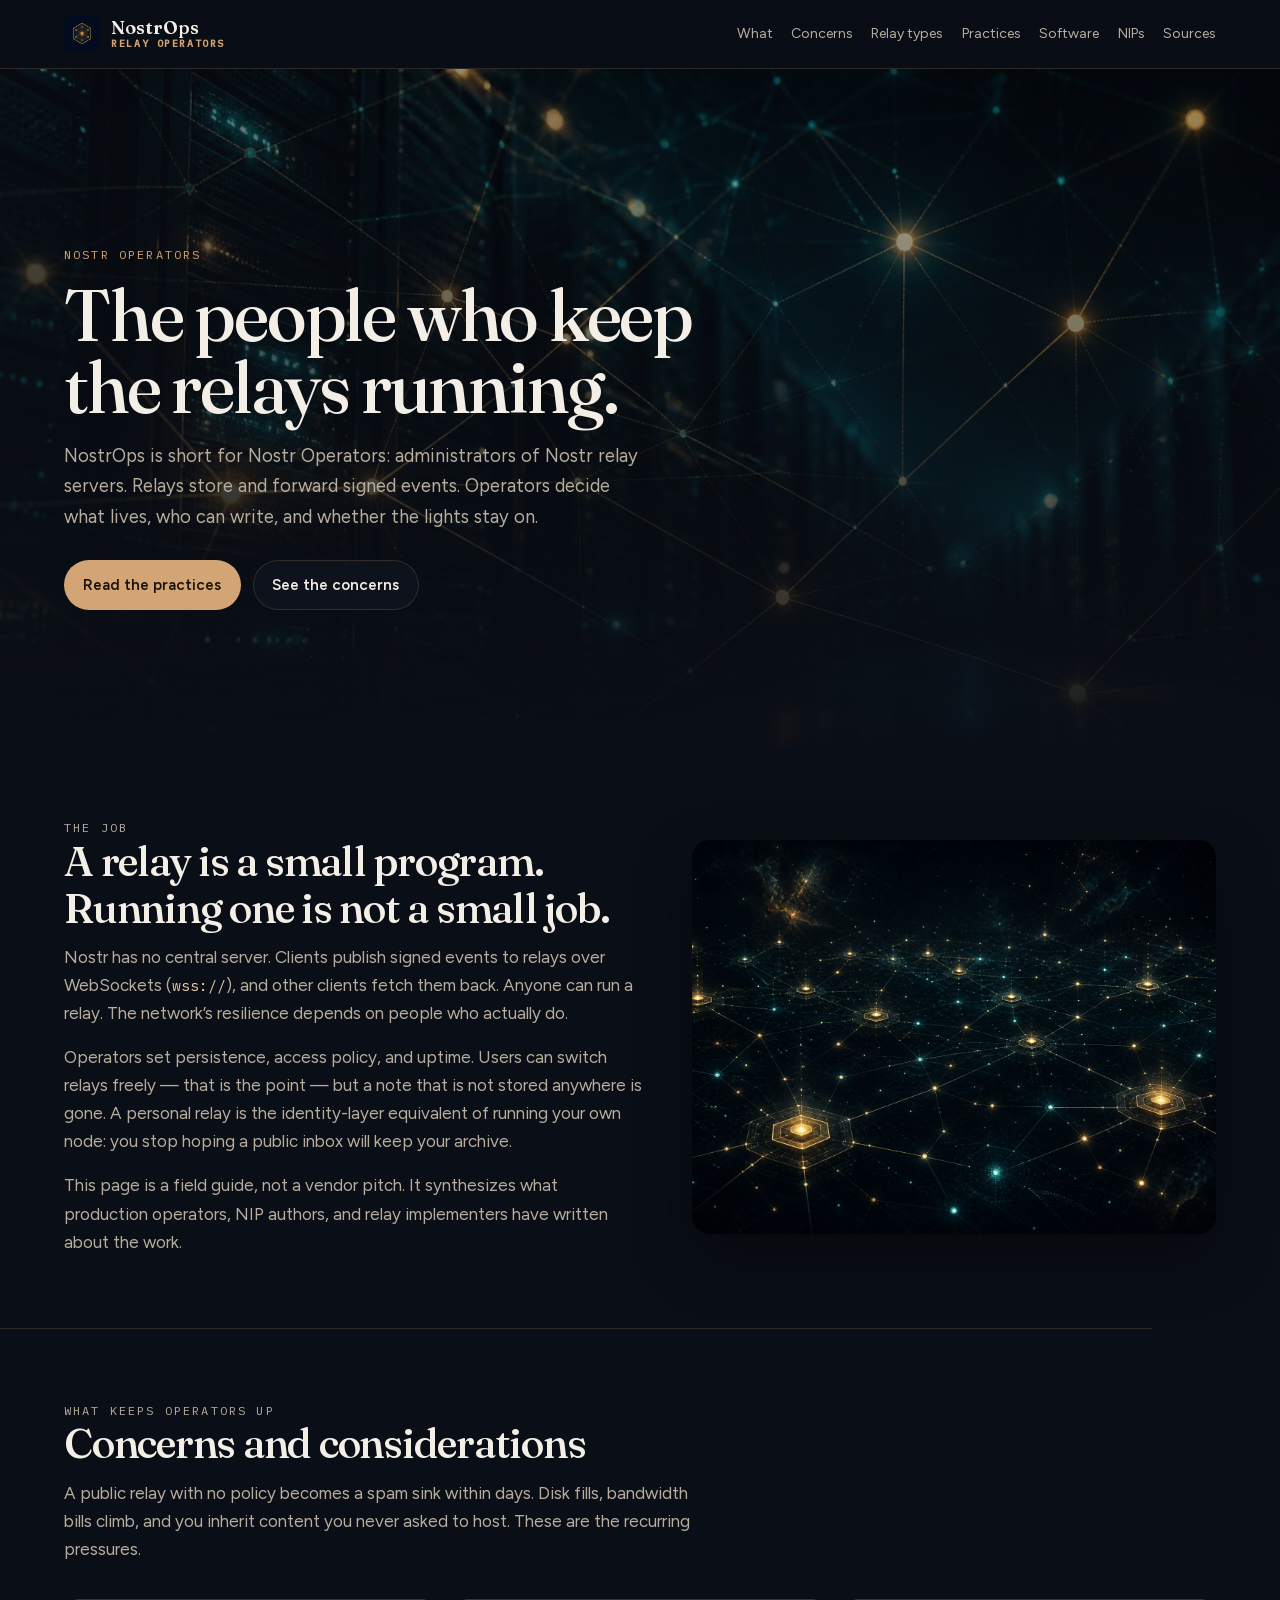
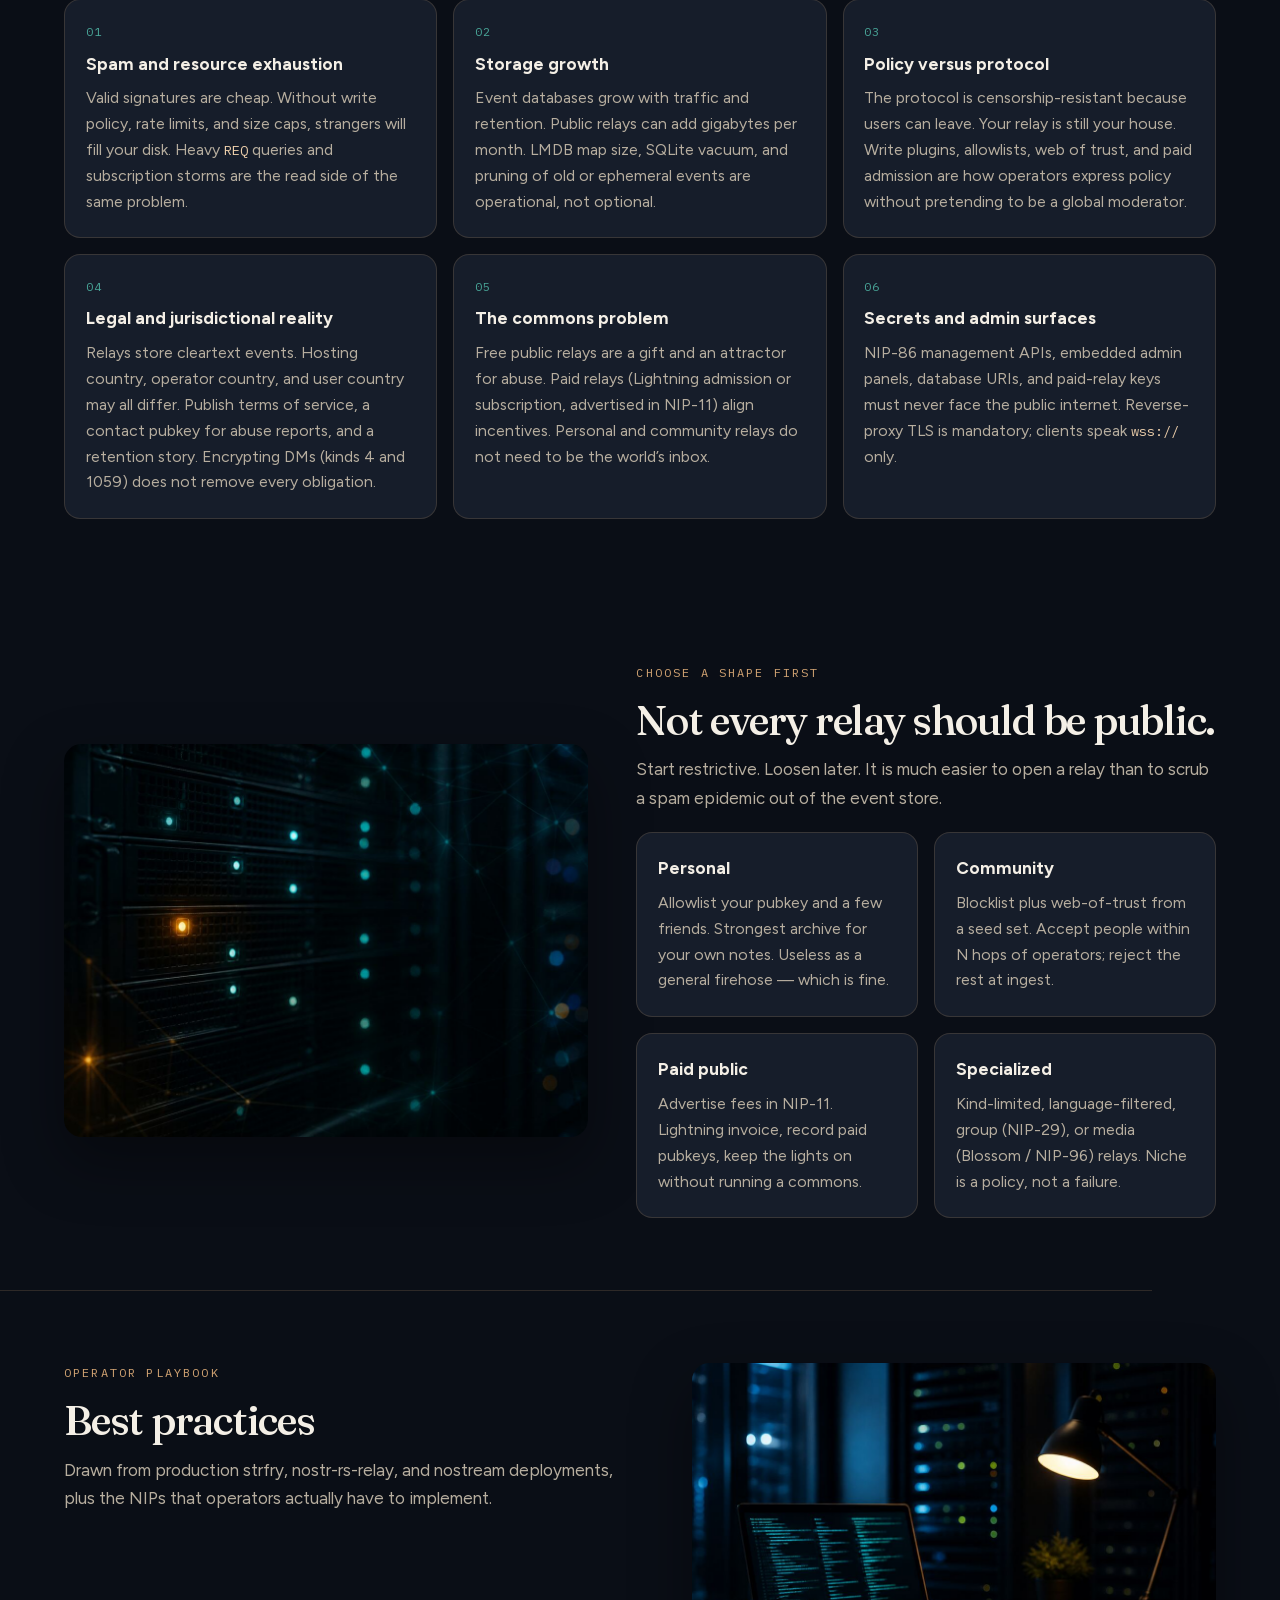
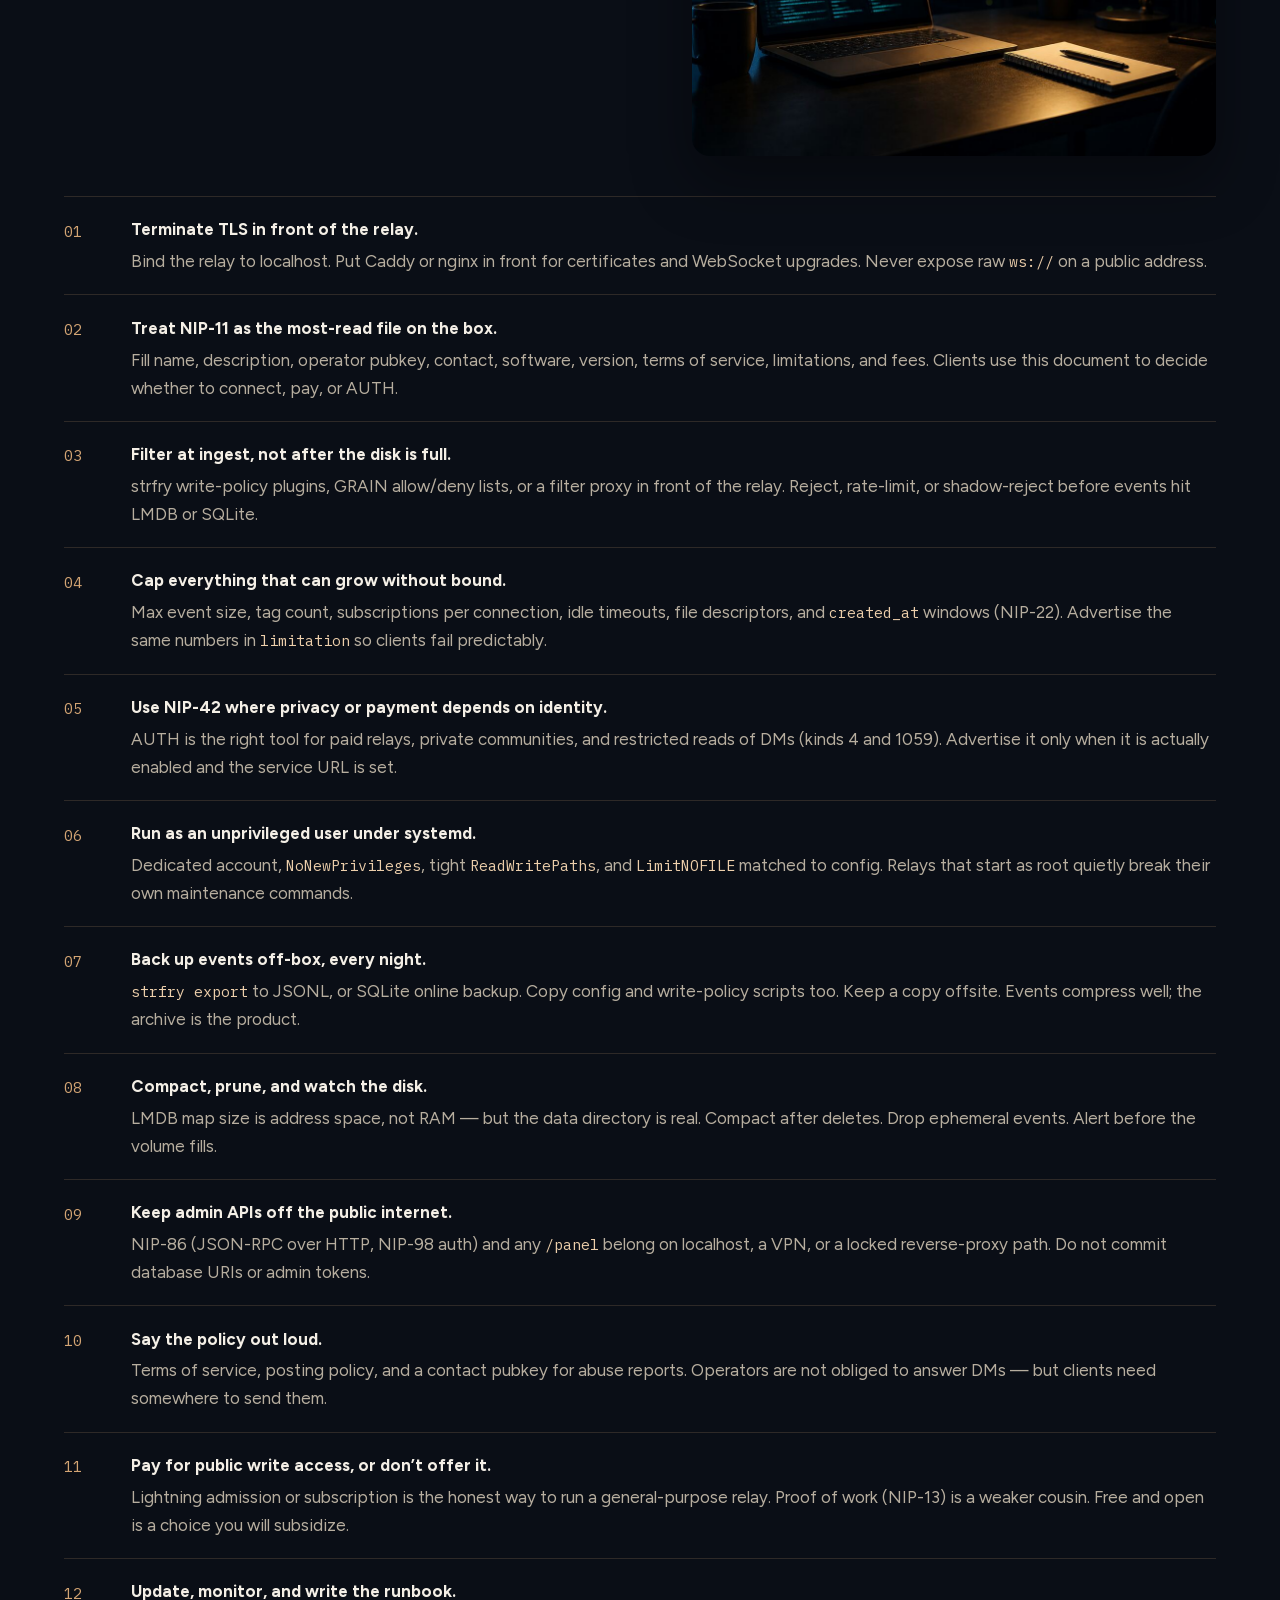
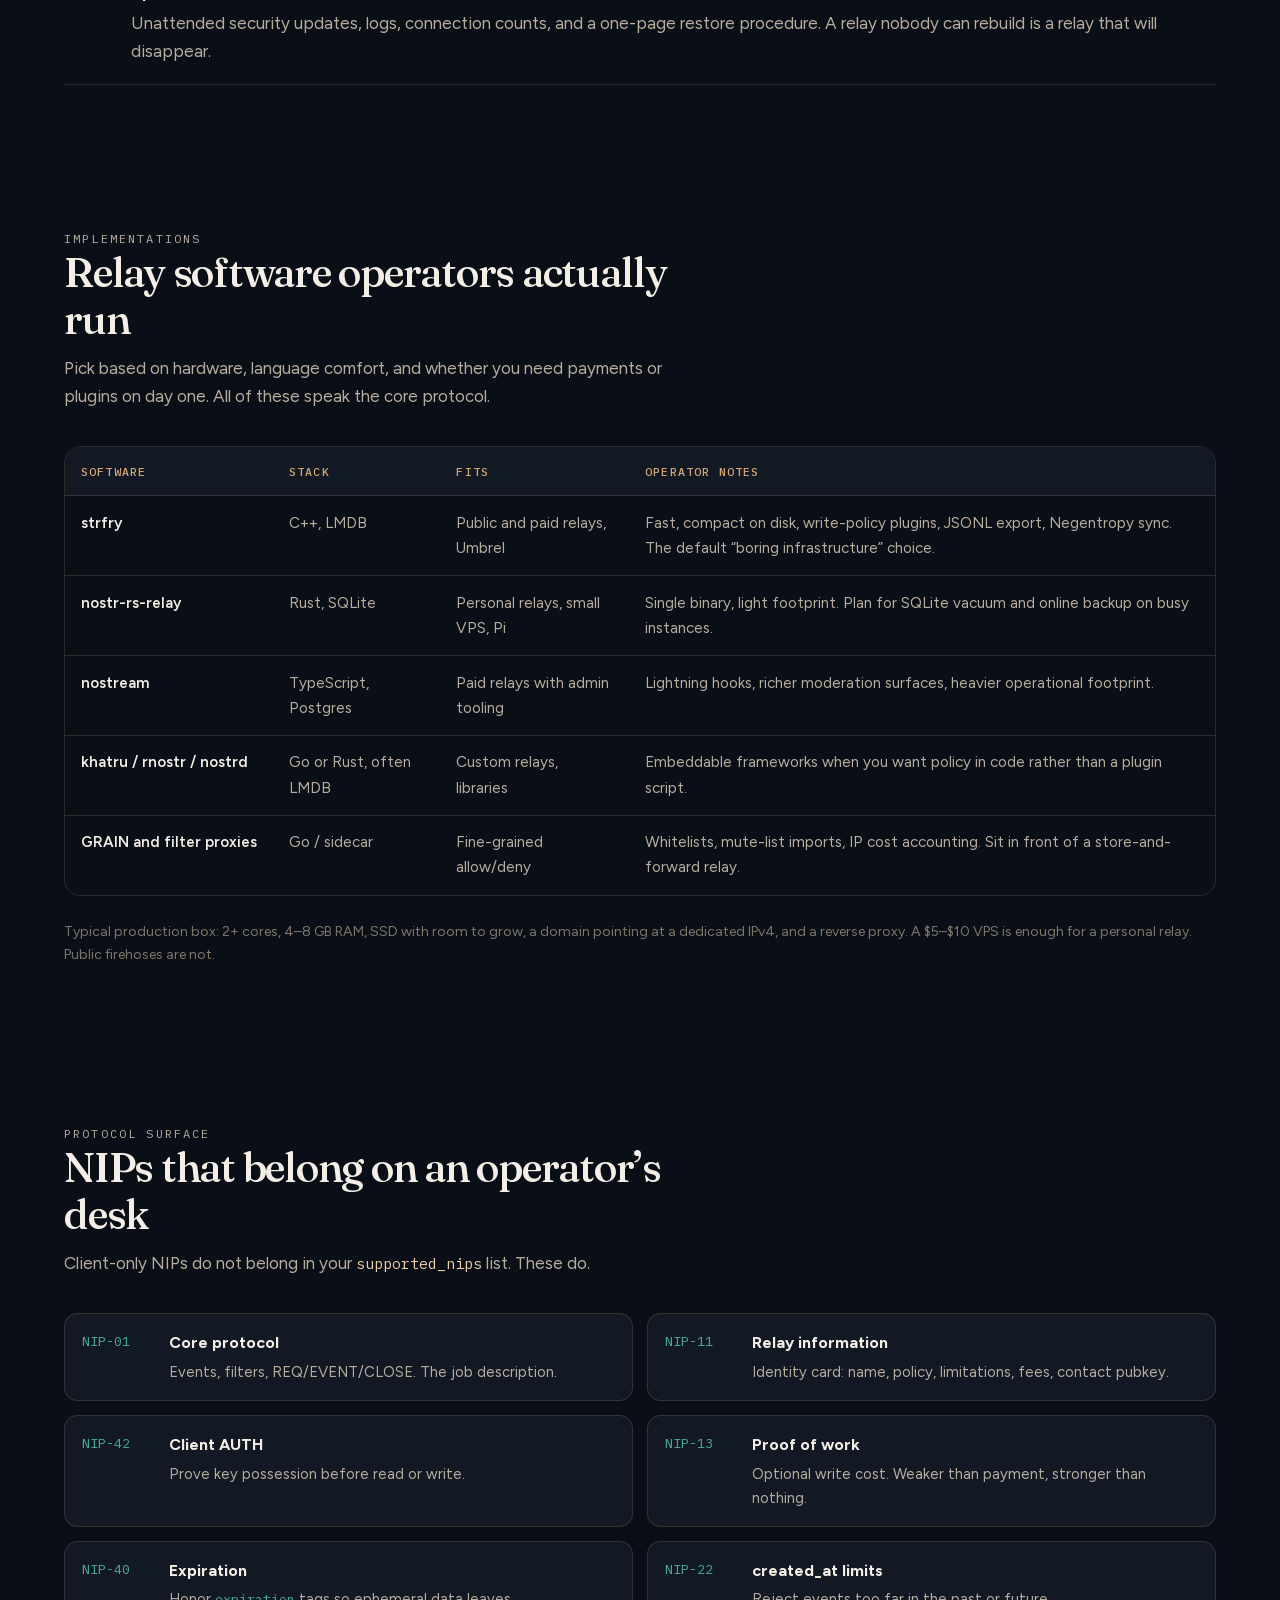
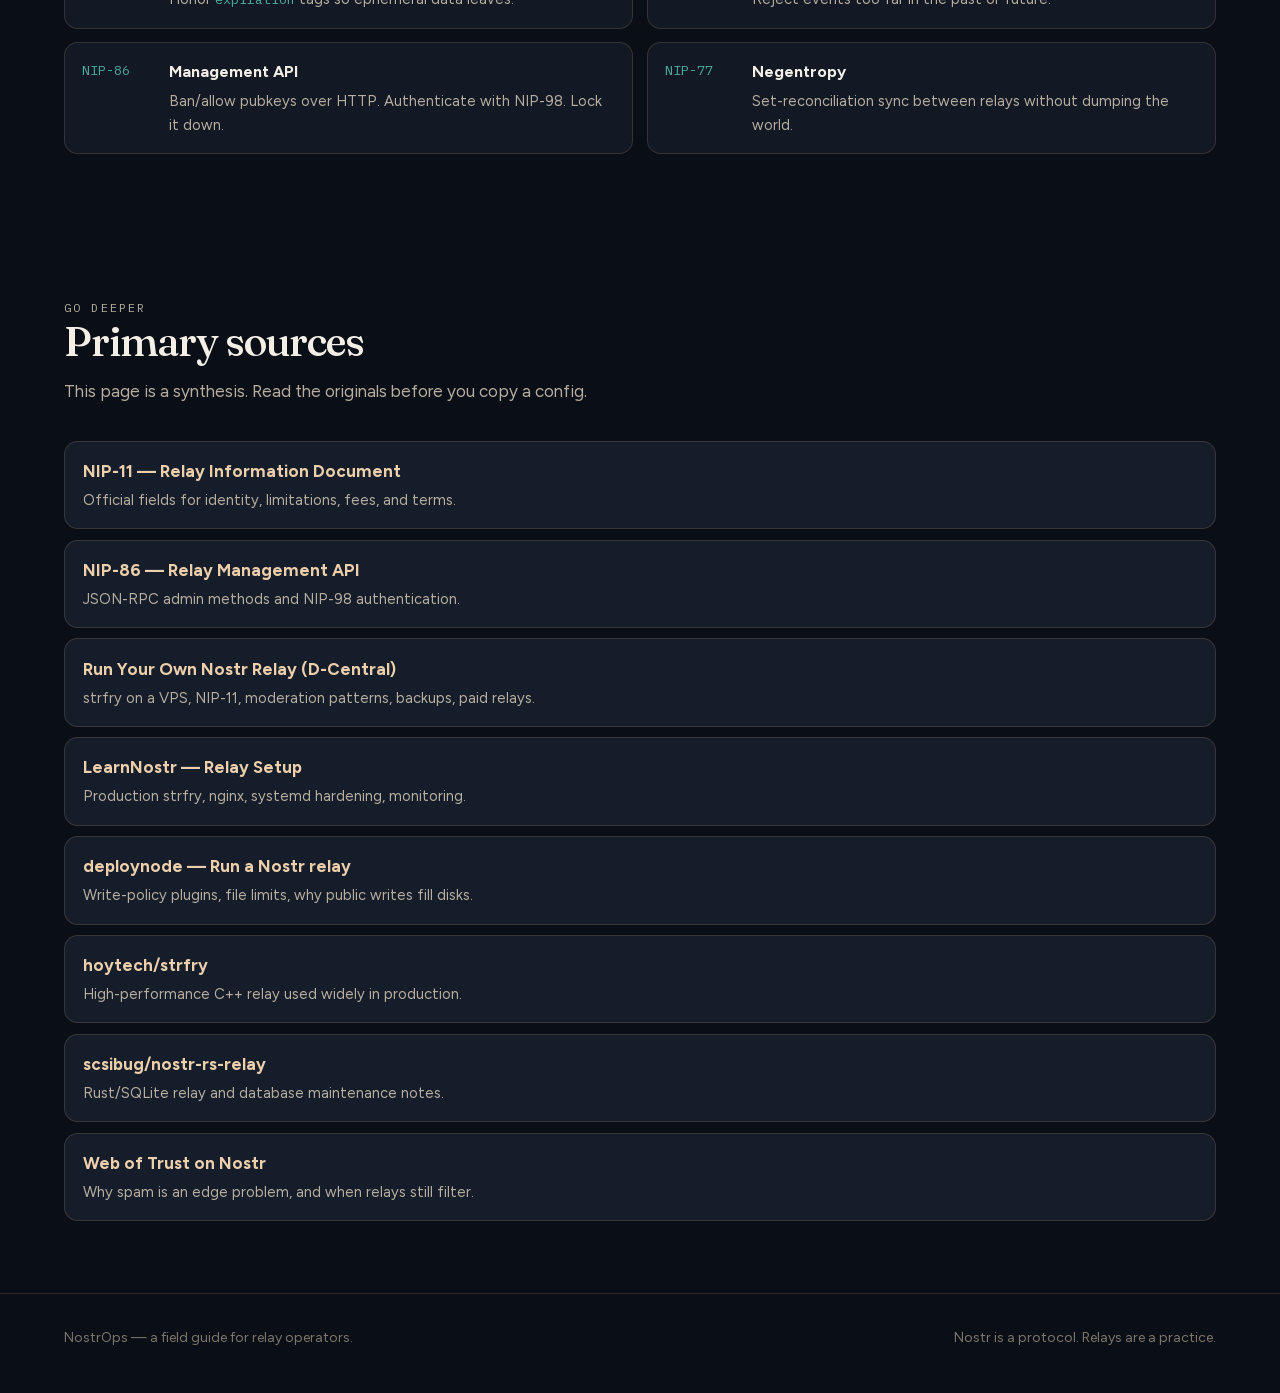
==== commit 77ed7ef5: "local fonts" ====
--- a/index.html
+++ b/index.html
@@ -17,12 +17,6 @@
     <meta name="theme-color" content="#0a0e16" />
     <link rel="icon" href="images/favicon.ico" sizes="32x32" />
     <link rel="apple-touch-icon" href="images/apple-touch-icon.png" />
-    <link rel="preconnect" href="https://fonts.googleapis.com" />
-    <link rel="preconnect" href="https://fonts.gstatic.com" crossorigin />
-    <link
-      href="https://fonts.googleapis.com/css2?family=Figtree:wght@400;500;600;700&family=Fraunces:opsz,wght@9..144,500;9..144,600&family=IBM+Plex+Mono:wght@400;500&display=swap"
-      rel="stylesheet"
-    />
     <link rel="stylesheet" href="styles.css" />
   </head>
   <body>
--- a/styles.css
+++ b/styles.css
@@ -1,3 +1,138 @@
+@font-face {
+  font-family: "Figtree";
+  font-style: normal;
+  font-weight: 400 700;
+  font-display: swap;
+  src: url("fonts/figtree-latin-ext.woff2") format("woff2");
+  unicode-range: U+0100-02BA, U+02BD-02C5, U+02C7-02CC, U+02CE-02D7, U+02DD-02FF, U+0304, U+0308, U+0329, U+1D00-1DBF, U+1E00-1E9F, U+1EF2-1EFF, U+2020, U+20A0-20AB, U+20AD-20C0, U+2113, U+2C60-2C7F, U+A720-A7FF;
+}
+
+@font-face {
+  font-family: "Figtree";
+  font-style: normal;
+  font-weight: 400 700;
+  font-display: swap;
+  src: url("fonts/figtree-latin.woff2") format("woff2");
+  unicode-range: U+0000-00FF, U+0131, U+0152-0153, U+02BB-02BC, U+02C6, U+02DA, U+02DC, U+0304, U+0308, U+0329, U+2000-206F, U+20AC, U+2122, U+2191, U+2193, U+2212, U+2215, U+FEFF, U+FFFD;
+}
+
+@font-face {
+  font-family: "Fraunces";
+  font-style: normal;
+  font-weight: 500 600;
+  font-display: swap;
+  src: url("fonts/fraunces-vietnamese.woff2") format("woff2");
+  unicode-range: U+0102-0103, U+0110-0111, U+0128-0129, U+0168-0169, U+01A0-01A1, U+01AF-01B0, U+0300-0301, U+0303-0304, U+0308-0309, U+0323, U+0329, U+1EA0-1EF9, U+20AB;
+}
+
+@font-face {
+  font-family: "Fraunces";
+  font-style: normal;
+  font-weight: 500 600;
+  font-display: swap;
+  src: url("fonts/fraunces-latin-ext.woff2") format("woff2");
+  unicode-range: U+0100-02BA, U+02BD-02C5, U+02C7-02CC, U+02CE-02D7, U+02DD-02FF, U+0304, U+0308, U+0329, U+1D00-1DBF, U+1E00-1E9F, U+1EF2-1EFF, U+2020, U+20A0-20AB, U+20AD-20C0, U+2113, U+2C60-2C7F, U+A720-A7FF;
+}
+
+@font-face {
+  font-family: "Fraunces";
+  font-style: normal;
+  font-weight: 500 600;
+  font-display: swap;
+  src: url("fonts/fraunces-latin.woff2") format("woff2");
+  unicode-range: U+0000-00FF, U+0131, U+0152-0153, U+02BB-02BC, U+02C6, U+02DA, U+02DC, U+0304, U+0308, U+0329, U+2000-206F, U+20AC, U+2122, U+2191, U+2193, U+2212, U+2215, U+FEFF, U+FFFD;
+}
+
+@font-face {
+  font-family: "IBM Plex Mono";
+  font-style: normal;
+  font-weight: 400;
+  font-display: swap;
+  src: url("fonts/ibm-plex-mono-400-cyrillic-ext.woff2") format("woff2");
+  unicode-range: U+0460-052F, U+1C80-1C8A, U+20B4, U+2DE0-2DFF, U+A640-A69F, U+FE2E-FE2F;
+}
+
+@font-face {
+  font-family: "IBM Plex Mono";
+  font-style: normal;
+  font-weight: 400;
+  font-display: swap;
+  src: url("fonts/ibm-plex-mono-400-cyrillic.woff2") format("woff2");
+  unicode-range: U+0301, U+0400-045F, U+0490-0491, U+04B0-04B1, U+2116;
+}
+
+@font-face {
+  font-family: "IBM Plex Mono";
+  font-style: normal;
+  font-weight: 400;
+  font-display: swap;
+  src: url("fonts/ibm-plex-mono-400-vietnamese.woff2") format("woff2");
+  unicode-range: U+0102-0103, U+0110-0111, U+0128-0129, U+0168-0169, U+01A0-01A1, U+01AF-01B0, U+0300-0301, U+0303-0304, U+0308-0309, U+0323, U+0329, U+1EA0-1EF9, U+20AB;
+}
+
+@font-face {
+  font-family: "IBM Plex Mono";
+  font-style: normal;
+  font-weight: 400;
+  font-display: swap;
+  src: url("fonts/ibm-plex-mono-400-latin-ext.woff2") format("woff2");
+  unicode-range: U+0100-02BA, U+02BD-02C5, U+02C7-02CC, U+02CE-02D7, U+02DD-02FF, U+0304, U+0308, U+0329, U+1D00-1DBF, U+1E00-1E9F, U+1EF2-1EFF, U+2020, U+20A0-20AB, U+20AD-20C0, U+2113, U+2C60-2C7F, U+A720-A7FF;
+}
+
+@font-face {
+  font-family: "IBM Plex Mono";
+  font-style: normal;
+  font-weight: 400;
+  font-display: swap;
+  src: url("fonts/ibm-plex-mono-400-latin.woff2") format("woff2");
+  unicode-range: U+0000-00FF, U+0131, U+0152-0153, U+02BB-02BC, U+02C6, U+02DA, U+02DC, U+0304, U+0308, U+0329, U+2000-206F, U+20AC, U+2122, U+2191, U+2193, U+2212, U+2215, U+FEFF, U+FFFD;
+}
+
+@font-face {
+  font-family: "IBM Plex Mono";
+  font-style: normal;
+  font-weight: 500;
+  font-display: swap;
+  src: url("fonts/ibm-plex-mono-500-cyrillic-ext.woff2") format("woff2");
+  unicode-range: U+0460-052F, U+1C80-1C8A, U+20B4, U+2DE0-2DFF, U+A640-A69F, U+FE2E-FE2F;
+}
+
+@font-face {
+  font-family: "IBM Plex Mono";
+  font-style: normal;
+  font-weight: 500;
+  font-display: swap;
+  src: url("fonts/ibm-plex-mono-500-cyrillic.woff2") format("woff2");
+  unicode-range: U+0301, U+0400-045F, U+0490-0491, U+04B0-04B1, U+2116;
+}
+
+@font-face {
+  font-family: "IBM Plex Mono";
+  font-style: normal;
+  font-weight: 500;
+  font-display: swap;
+  src: url("fonts/ibm-plex-mono-500-vietnamese.woff2") format("woff2");
+  unicode-range: U+0102-0103, U+0110-0111, U+0128-0129, U+0168-0169, U+01A0-01A1, U+01AF-01B0, U+0300-0301, U+0303-0304, U+0308-0309, U+0323, U+0329, U+1EA0-1EF9, U+20AB;
+}
+
+@font-face {
+  font-family: "IBM Plex Mono";
+  font-style: normal;
+  font-weight: 500;
+  font-display: swap;
+  src: url("fonts/ibm-plex-mono-500-latin-ext.woff2") format("woff2");
+  unicode-range: U+0100-02BA, U+02BD-02C5, U+02C7-02CC, U+02CE-02D7, U+02DD-02FF, U+0304, U+0308, U+0329, U+1D00-1DBF, U+1E00-1E9F, U+1EF2-1EFF, U+2020, U+20A0-20AB, U+20AD-20C0, U+2113, U+2C60-2C7F, U+A720-A7FF;
+}
+
+@font-face {
+  font-family: "IBM Plex Mono";
+  font-style: normal;
+  font-weight: 500;
+  font-display: swap;
+  src: url("fonts/ibm-plex-mono-500-latin.woff2") format("woff2");
+  unicode-range: U+0000-00FF, U+0131, U+0152-0153, U+02BB-02BC, U+02C6, U+02DA, U+02DC, U+0304, U+0308, U+0329, U+2000-206F, U+20AC, U+2122, U+2191, U+2193, U+2212, U+2215, U+FEFF, U+FFFD;
+}
+
 :root {
   --bg: #0a0e16;
   --bg-raised: #121824;
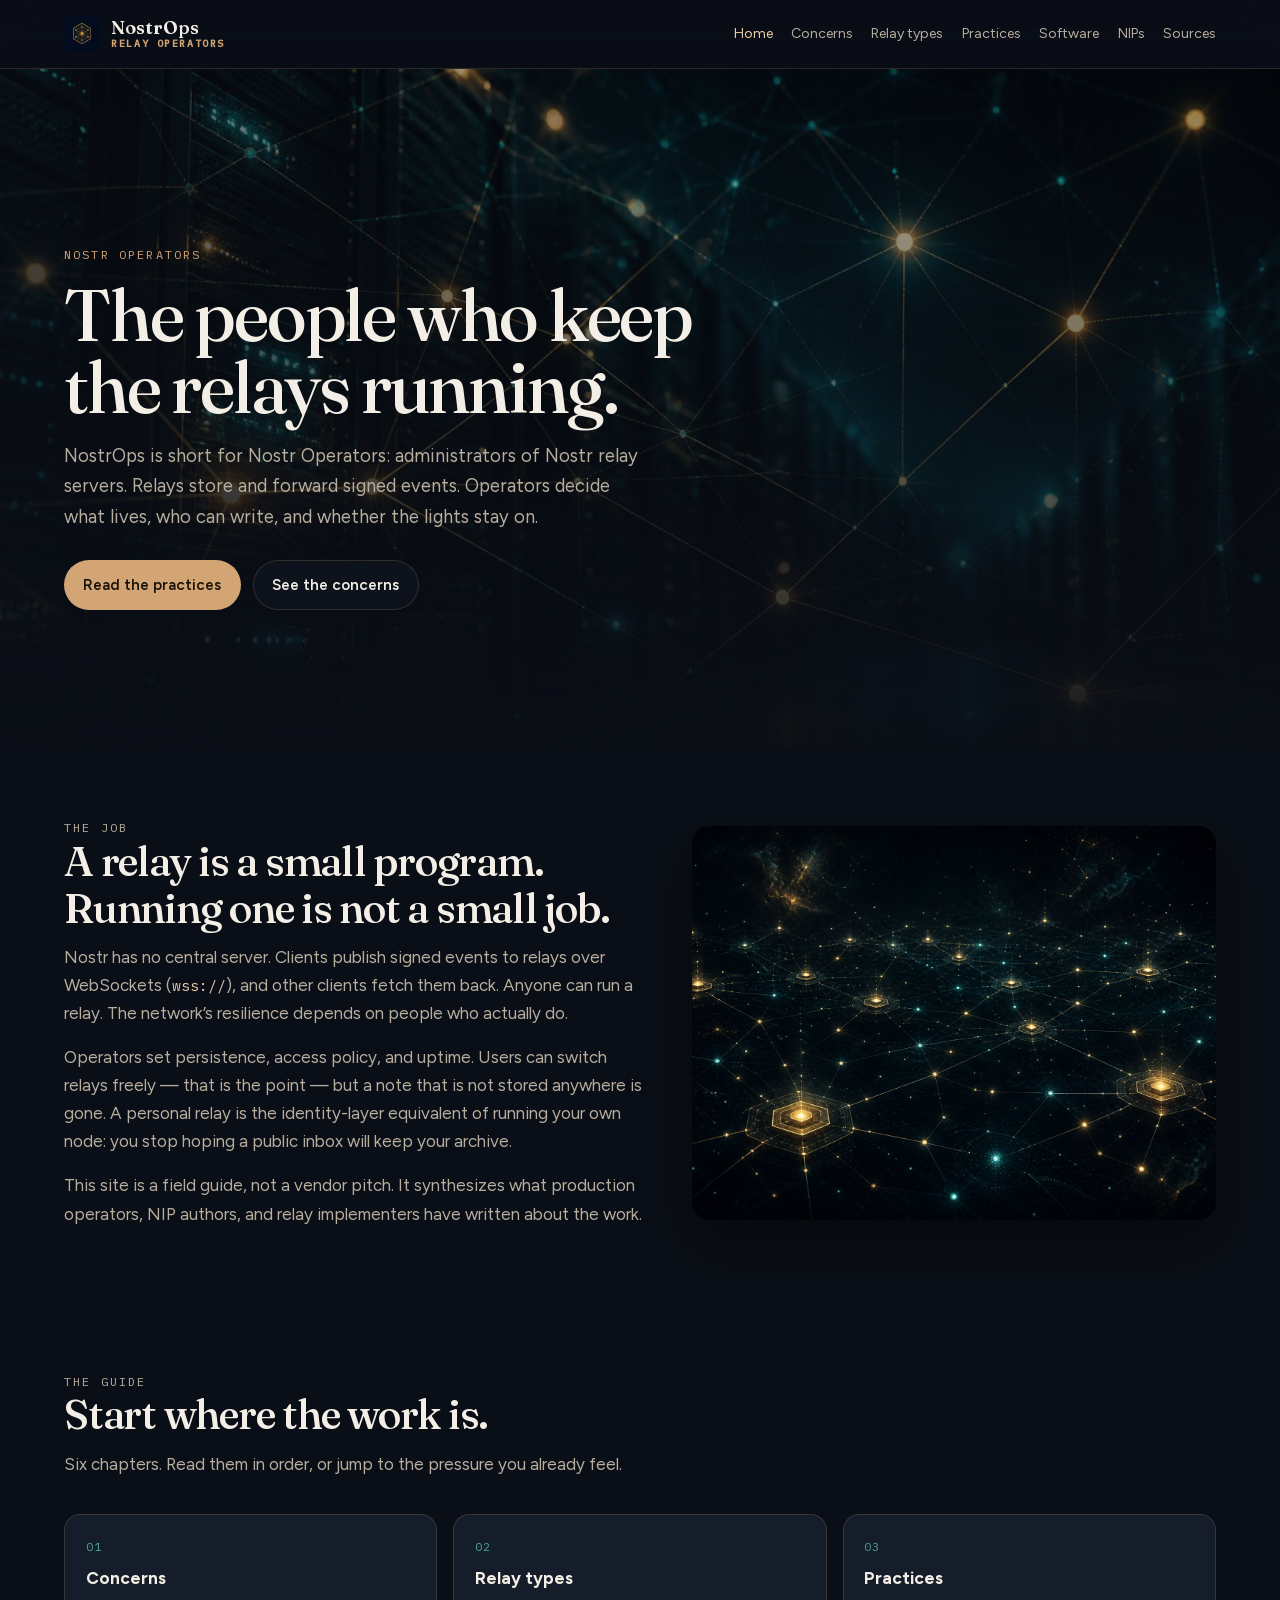
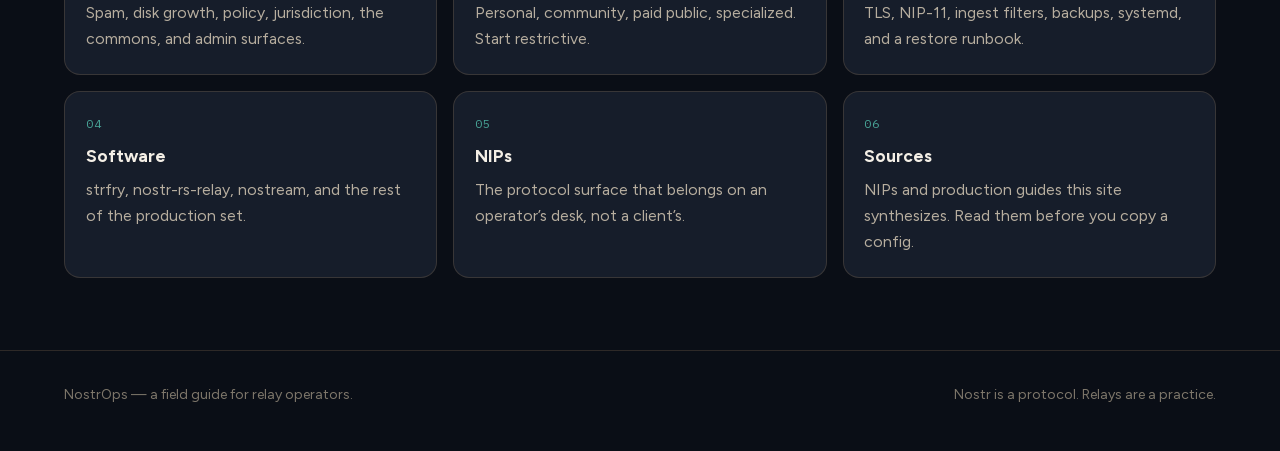
==== commit 3ba63dab: "multi-page" ====
--- a/index.html
+++ b/index.html
@@ -11,7 +11,7 @@
     <meta property="og:title" content="NostrOps — Nostr Operators" />
     <meta
       property="og:description"
-      content="A one-page field guide for administrators of Nostr relay servers: concerns, policy, and operational best practices."
+      content="A field guide for administrators of Nostr relay servers: concerns, policy, and operational best practices."
     />
     <meta property="og:image" content="images/hero-banner.jpg" />
     <meta name="theme-color" content="#0a0e16" />
@@ -24,7 +24,7 @@
 
     <header class="site-header">
       <div class="wrap">
-        <a class="brand" href="#top">
+        <a class="brand" href="index.html">
           <img src="images/logo.png" width="36" height="36" alt="" />
           <span class="brand-mark">
             <strong>NostrOps</strong>
@@ -32,19 +32,19 @@
           </span>
         </a>
         <nav class="nav" aria-label="Primary">
-          <a href="#what">What</a>
-          <a href="#concerns">Concerns</a>
-          <a href="#types">Relay types</a>
-          <a href="#practices">Practices</a>
-          <a href="#software">Software</a>
-          <a href="#nips">NIPs</a>
-          <a href="#resources">Sources</a>
+          <a href="index.html" aria-current="page">Home</a>
+          <a href="concerns.html">Concerns</a>
+          <a href="types.html">Relay types</a>
+          <a href="practices.html">Practices</a>
+          <a href="software.html">Software</a>
+          <a href="nips.html">NIPs</a>
+          <a href="sources.html">Sources</a>
         </nav>
       </div>
     </header>
 
     <main id="main">
-      <section class="hero" id="top">
+      <section class="hero">
         <div class="hero-media" aria-hidden="true">
           <img
             src="images/hero-banner.jpg"
@@ -63,14 +63,14 @@
               decide what lives, who can write, and whether the lights stay on.
             </p>
             <div class="hero-actions">
-              <a class="btn btn-primary" href="#practices">Read the practices</a>
-              <a class="btn btn-ghost" href="#concerns">See the concerns</a>
+              <a class="btn btn-primary" href="practices.html">Read the practices</a>
+              <a class="btn btn-ghost" href="concerns.html">See the concerns</a>
             </div>
           </div>
         </div>
       </section>
 
-      <section id="what">
+      <section>
         <div class="wrap split">
           <div class="copy prose">
             <p class="kicker">The job</p>
@@ -89,7 +89,7 @@
               inbox will keep your archive.
             </p>
             <p>
-              This page is a field guide, not a vendor pitch. It synthesizes
+              This site is a field guide, not a vendor pitch. It synthesizes
               what production operators, NIP authors, and relay implementers
               have written about the work.
             </p>
@@ -103,512 +103,66 @@
         </div>
       </section>
 
-      <hr class="rule wrap" />
-
-      <section id="concerns">
+      <section>
         <div class="wrap">
           <div class="section-head">
-            <p class="kicker">What keeps operators up</p>
-            <h2>Concerns and considerations</h2>
+            <p class="kicker">The guide</p>
+            <h2>Start where the work is.</h2>
             <p>
-              A public relay with no policy becomes a spam sink within days.
-              Disk fills, bandwidth bills climb, and you inherit content you
-              never asked to host. These are the recurring pressures.
+              Six chapters. Read them in order, or jump to the pressure you
+              already feel.
             </p>
           </div>
-
           <div class="grid-3">
-            <article class="card">
+            <a class="card" href="concerns.html">
               <span class="num">01</span>
-              <h3>Spam and resource exhaustion</h3>
+              <h3>Concerns</h3>
               <p>
-                Valid signatures are cheap. Without write policy, rate limits,
-                and size caps, strangers will fill your disk. Heavy
-                <code>REQ</code> queries and subscription storms are the read
-                side of the same problem.
+                Spam, disk growth, policy, jurisdiction, the commons, and
+                admin surfaces.
               </p>
-            </article>
-            <article class="card">
+            </a>
+            <a class="card" href="types.html">
               <span class="num">02</span>
-              <h3>Storage growth</h3>
+              <h3>Relay types</h3>
               <p>
-                Event databases grow with traffic and retention. Public relays
-                can add gigabytes per month. LMDB map size, SQLite vacuum, and
-                pruning of old or ephemeral events are operational, not
-                optional.
+                Personal, community, paid public, specialized. Start
+                restrictive.
               </p>
-            </article>
-            <article class="card">
+            </a>
+            <a class="card" href="practices.html">
               <span class="num">03</span>
-              <h3>Policy versus protocol</h3>
+              <h3>Practices</h3>
               <p>
-                The protocol is censorship-resistant because users can leave.
-                Your relay is still your house. Write plugins, allowlists, web
-                of trust, and paid admission are how operators express policy
-                without pretending to be a global moderator.
+                TLS, NIP-11, ingest filters, backups, systemd, and a restore
+                runbook.
               </p>
-            </article>
-            <article class="card">
+            </a>
+            <a class="card" href="software.html">
               <span class="num">04</span>
-              <h3>Legal and jurisdictional reality</h3>
+              <h3>Software</h3>
               <p>
-                Relays store cleartext events. Hosting country, operator
-                country, and user country may all differ. Publish terms of
-                service, a contact pubkey for abuse reports, and a retention
-                story. Encrypting DMs (kinds 4 and 1059) does not remove every
-                obligation.
+                strfry, nostr-rs-relay, nostream, and the rest of the
+                production set.
               </p>
-            </article>
-            <article class="card">
+            </a>
+            <a class="card" href="nips.html">
               <span class="num">05</span>
-              <h3>The commons problem</h3>
+              <h3>NIPs</h3>
               <p>
-                Free public relays are a gift and an attractor for abuse. Paid
-                relays (Lightning admission or subscription, advertised in
-                NIP-11) align incentives. Personal and community relays do not
-                need to be the world’s inbox.
+                The protocol surface that belongs on an operator’s desk, not
+                a client’s.
               </p>
-            </article>
-            <article class="card">
+            </a>
+            <a class="card" href="sources.html">
               <span class="num">06</span>
-              <h3>Secrets and admin surfaces</h3>
+              <h3>Sources</h3>
               <p>
-                NIP-86 management APIs, embedded admin panels, database URIs,
-                and paid-relay keys must never face the public internet.
-                Reverse-proxy TLS is mandatory; clients speak
-                <code>wss://</code> only.
+                NIPs and production guides this site synthesizes. Read them
+                before you copy a config.
               </p>
-            </article>
+            </a>
           </div>
-        </div>
-      </section>
-
-      <section class="types" id="types">
-        <div class="wrap split reverse">
-          <div class="copy">
-            <p class="kicker">Choose a shape first</p>
-            <h2>Not every relay should be public.</h2>
-            <p class="lede-block space-below">
-              Start restrictive. Loosen later. It is much easier to open a
-              relay than to scrub a spam epidemic out of the event store.
-            </p>
-            <div class="grid-2">
-              <article class="card">
-                <h3>Personal</h3>
-                <p>
-                  Allowlist your pubkey and a few friends. Strongest archive
-                  for your own notes. Useless as a general firehose — which is
-                  fine.
-                </p>
-              </article>
-              <article class="card">
-                <h3>Community</h3>
-                <p>
-                  Blocklist plus web-of-trust from a seed set. Accept people
-                  within N hops of operators; reject the rest at ingest.
-                </p>
-              </article>
-              <article class="card">
-                <h3>Paid public</h3>
-                <p>
-                  Advertise fees in NIP-11. Lightning invoice, record paid
-                  pubkeys, keep the lights on without running a commons.
-                </p>
-              </article>
-              <article class="card">
-                <h3>Specialized</h3>
-                <p>
-                  Kind-limited, language-filtered, group (NIP-29), or media
-                  (Blossom / NIP-96) relays. Niche is a policy, not a
-                  failure.
-                </p>
-              </article>
-            </div>
-          </div>
-          <img
-            src="images/concerns.jpg"
-            alt="Server rack in low light with a single amber warning LED."
-            width="1200"
-            height="800"
-          />
-        </div>
-      </section>
-
-      <hr class="rule wrap" />
-
-      <section class="practices" id="practices">
-        <div class="wrap">
-          <div class="split tight">
-            <div>
-              <p class="kicker">Operator playbook</p>
-              <h2>Best practices</h2>
-              <p class="lede-block">
-                Drawn from production strfry, nostr-rs-relay, and nostream
-                deployments, plus the NIPs that operators actually have to
-                implement.
-              </p>
-            </div>
-            <img
-              src="images/practices.jpg"
-              alt="A dim workstation with a glowing terminal beside out-of-focus server equipment."
-              width="1200"
-              height="800"
-            />
-          </div>
-
-          <ol class="practice-list">
-            <li>
-              <span class="idx">01</span>
-              <div>
-                <strong>Terminate TLS in front of the relay.</strong>
-                <p>
-                  Bind the relay to localhost. Put Caddy or nginx in front for
-                  certificates and WebSocket upgrades. Never expose raw
-                  <code>ws://</code> on a public address.
-                </p>
-              </div>
-            </li>
-            <li>
-              <span class="idx">02</span>
-              <div>
-                <strong>Treat NIP-11 as the most-read file on the box.</strong>
-                <p>
-                  Fill name, description, operator pubkey, contact, software,
-                  version, terms of service, limitations, and fees. Clients use
-                  this document to decide whether to connect, pay, or AUTH.
-                </p>
-              </div>
-            </li>
-            <li>
-              <span class="idx">03</span>
-              <div>
-                <strong>Filter at ingest, not after the disk is full.</strong>
-                <p>
-                  strfry write-policy plugins, GRAIN allow/deny lists, or a
-                  filter proxy in front of the relay. Reject, rate-limit, or
-                  shadow-reject before events hit LMDB or SQLite.
-                </p>
-              </div>
-            </li>
-            <li>
-              <span class="idx">04</span>
-              <div>
-                <strong>Cap everything that can grow without bound.</strong>
-                <p>
-                  Max event size, tag count, subscriptions per connection, idle
-                  timeouts, file descriptors, and <code>created_at</code>
-                  windows (NIP-22). Advertise the same numbers in
-                  <code>limitation</code> so clients fail predictably.
-                </p>
-              </div>
-            </li>
-            <li>
-              <span class="idx">05</span>
-              <div>
-                <strong>Use NIP-42 where privacy or payment depends on identity.</strong>
-                <p>
-                  AUTH is the right tool for paid relays, private communities,
-                  and restricted reads of DMs (kinds 4 and 1059). Advertise it
-                  only when it is actually enabled and the service URL is set.
-                </p>
-              </div>
-            </li>
-            <li>
-              <span class="idx">06</span>
-              <div>
-                <strong>Run as an unprivileged user under systemd.</strong>
-                <p>
-                  Dedicated account, <code>NoNewPrivileges</code>, tight
-                  <code>ReadWritePaths</code>, and <code>LimitNOFILE</code>
-                  matched to config. Relays that start as root quietly break
-                  their own maintenance commands.
-                </p>
-              </div>
-            </li>
-            <li>
-              <span class="idx">07</span>
-              <div>
-                <strong>Back up events off-box, every night.</strong>
-                <p>
-                  <code>strfry export</code> to JSONL, or SQLite online backup.
-                  Copy config and write-policy scripts too. Keep a copy offsite.
-                  Events compress well; the archive is the product.
-                </p>
-              </div>
-            </li>
-            <li>
-              <span class="idx">08</span>
-              <div>
-                <strong>Compact, prune, and watch the disk.</strong>
-                <p>
-                  LMDB map size is address space, not RAM — but the data
-                  directory is real. Compact after deletes. Drop ephemeral
-                  events. Alert before the volume fills.
-                </p>
-              </div>
-            </li>
-            <li>
-              <span class="idx">09</span>
-              <div>
-                <strong>Keep admin APIs off the public internet.</strong>
-                <p>
-                  NIP-86 (JSON-RPC over HTTP, NIP-98 auth) and any
-                  <code>/panel</code> belong on localhost, a VPN, or a locked
-                  reverse-proxy path. Do not commit database URIs or admin
-                  tokens.
-                </p>
-              </div>
-            </li>
-            <li>
-              <span class="idx">10</span>
-              <div>
-                <strong>Say the policy out loud.</strong>
-                <p>
-                  Terms of service, posting policy, and a contact pubkey for
-                  abuse reports. Operators are not obliged to answer DMs — but
-                  clients need somewhere to send them.
-                </p>
-              </div>
-            </li>
-            <li>
-              <span class="idx">11</span>
-              <div>
-                <strong>Pay for public write access, or don’t offer it.</strong>
-                <p>
-                  Lightning admission or subscription is the honest way to run
-                  a general-purpose relay. Proof of work (NIP-13) is a weaker
-                  cousin. Free and open is a choice you will subsidize.
-                </p>
-              </div>
-            </li>
-            <li>
-              <span class="idx">12</span>
-              <div>
-                <strong>Update, monitor, and write the runbook.</strong>
-                <p>
-                  Unattended security updates, logs, connection counts, and a
-                  one-page restore procedure. A relay nobody can rebuild is a
-                  relay that will disappear.
-                </p>
-              </div>
-            </li>
-          </ol>
-        </div>
-      </section>
-
-      <section id="software">
-        <div class="wrap">
-          <div class="section-head">
-            <p class="kicker">Implementations</p>
-            <h2>Relay software operators actually run</h2>
-            <p>
-              Pick based on hardware, language comfort, and whether you need
-              payments or plugins on day one. All of these speak the core
-              protocol.
-            </p>
-          </div>
-          <div class="table-wrap">
-            <table>
-              <thead>
-                <tr>
-                  <th>Software</th>
-                  <th>Stack</th>
-                  <th>Fits</th>
-                  <th>Operator notes</th>
-                </tr>
-              </thead>
-              <tbody>
-                <tr>
-                  <td>strfry</td>
-                  <td>C++, LMDB</td>
-                  <td>Public and paid relays, Umbrel</td>
-                  <td>
-                    Fast, compact on disk, write-policy plugins, JSONL export,
-                    Negentropy sync. The default “boring infrastructure” choice.
-                  </td>
-                </tr>
-                <tr>
-                  <td>nostr-rs-relay</td>
-                  <td>Rust, SQLite</td>
-                  <td>Personal relays, small VPS, Pi</td>
-                  <td>
-                    Single binary, light footprint. Plan for SQLite vacuum and
-                    online backup on busy instances.
-                  </td>
-                </tr>
-                <tr>
-                  <td>nostream</td>
-                  <td>TypeScript, Postgres</td>
-                  <td>Paid relays with admin tooling</td>
-                  <td>
-                    Lightning hooks, richer moderation surfaces, heavier
-                    operational footprint.
-                  </td>
-                </tr>
-                <tr>
-                  <td>khatru / rnostr / nostrd</td>
-                  <td>Go or Rust, often LMDB</td>
-                  <td>Custom relays, libraries</td>
-                  <td>
-                    Embeddable frameworks when you want policy in code rather
-                    than a plugin script.
-                  </td>
-                </tr>
-                <tr>
-                  <td>GRAIN and filter proxies</td>
-                  <td>Go / sidecar</td>
-                  <td>Fine-grained allow/deny</td>
-                  <td>
-                    Whitelists, mute-list imports, IP cost accounting. Sit in
-                    front of a store-and-forward relay.
-                  </td>
-                </tr>
-              </tbody>
-            </table>
-          </div>
-          <p class="note">
-            Typical production box: 2+ cores, 4–8&nbsp;GB RAM, SSD with room to
-            grow, a domain pointing at a dedicated IPv4, and a reverse proxy.
-            A $5–$10 VPS is enough for a personal relay. Public firehoses are
-            not.
-          </p>
-        </div>
-      </section>
-
-      <section class="nips" id="nips">
-        <div class="wrap">
-          <div class="section-head">
-            <p class="kicker">Protocol surface</p>
-            <h2>NIPs that belong on an operator’s desk</h2>
-            <p>
-              Client-only NIPs do not belong in your
-              <code>supported_nips</code> list. These do.
-            </p>
-          </div>
-          <div class="nip-grid">
-            <article class="nip">
-              <code>NIP-01</code>
-              <div>
-                <h3>Core protocol</h3>
-                <p>Events, filters, REQ/EVENT/CLOSE. The job description.</p>
-              </div>
-            </article>
-            <article class="nip">
-              <code>NIP-11</code>
-              <div>
-                <h3>Relay information</h3>
-                <p>
-                  Identity card: name, policy, limitations, fees, contact
-                  pubkey.
-                </p>
-              </div>
-            </article>
-            <article class="nip">
-              <code>NIP-42</code>
-              <div>
-                <h3>Client AUTH</h3>
-                <p>Prove key possession before read or write.</p>
-              </div>
-            </article>
-            <article class="nip">
-              <code>NIP-13</code>
-              <div>
-                <h3>Proof of work</h3>
-                <p>Optional write cost. Weaker than payment, stronger than nothing.</p>
-              </div>
-            </article>
-            <article class="nip">
-              <code>NIP-40</code>
-              <div>
-                <h3>Expiration</h3>
-                <p>Honor <code>expiration</code> tags so ephemeral data leaves.</p>
-              </div>
-            </article>
-            <article class="nip">
-              <code>NIP-22</code>
-              <div>
-                <h3>created_at limits</h3>
-                <p>Reject events too far in the past or future.</p>
-              </div>
-            </article>
-            <article class="nip">
-              <code>NIP-86</code>
-              <div>
-                <h3>Management API</h3>
-                <p>Ban/allow pubkeys over HTTP. Authenticate with NIP-98. Lock it down.</p>
-              </div>
-            </article>
-            <article class="nip">
-              <code>NIP-77</code>
-              <div>
-                <h3>Negentropy</h3>
-                <p>Set-reconciliation sync between relays without dumping the world.</p>
-              </div>
-            </article>
-          </div>
-        </div>
-      </section>
-
-      <section class="resources" id="resources">
-        <div class="wrap">
-          <div class="section-head">
-            <p class="kicker">Go deeper</p>
-            <h2>Primary sources</h2>
-            <p>
-              This page is a synthesis. Read the originals before you copy a
-              config.
-            </p>
-          </div>
-          <ul class="resource-list">
-            <li>
-              <a href="https://nips.nostr.com/11" rel="noopener noreferrer" target="_blank">
-                <strong>NIP-11 — Relay Information Document</strong>
-                <span>Official fields for identity, limitations, fees, and terms.</span>
-              </a>
-            </li>
-            <li>
-              <a href="https://nips.nostr.com/86" rel="noopener noreferrer" target="_blank">
-                <strong>NIP-86 — Relay Management API</strong>
-                <span>JSON-RPC admin methods and NIP-98 authentication.</span>
-              </a>
-            </li>
-            <li>
-              <a href="https://d-central.tech/run-your-own-nostr-relay-bitcoiners/" rel="noopener noreferrer" target="_blank">
-                <strong>Run Your Own Nostr Relay (D-Central)</strong>
-                <span>strfry on a VPS, NIP-11, moderation patterns, backups, paid relays.</span>
-              </a>
-            </li>
-            <li>
-              <a href="https://learnnostr.org/getting-started/relay-setup" rel="noopener noreferrer" target="_blank">
-                <strong>LearnNostr — Relay Setup</strong>
-                <span>Production strfry, nginx, systemd hardening, monitoring.</span>
-              </a>
-            </li>
-            <li>
-              <a href="https://deploynode.io/guides/run-a-nostr-relay" rel="noopener noreferrer" target="_blank">
-                <strong>deploynode — Run a Nostr relay</strong>
-                <span>Write-policy plugins, file limits, why public writes fill disks.</span>
-              </a>
-            </li>
-            <li>
-              <a href="https://github.com/hoytech/strfry" rel="noopener noreferrer" target="_blank">
-                <strong>hoytech/strfry</strong>
-                <span>High-performance C++ relay used widely in production.</span>
-              </a>
-            </li>
-            <li>
-              <a href="https://github.com/scsibug/nostr-rs-relay" rel="noopener noreferrer" target="_blank">
-                <strong>scsibug/nostr-rs-relay</strong>
-                <span>Rust/SQLite relay and database maintenance notes.</span>
-              </a>
-            </li>
-            <li>
-              <a href="https://nostr.co.uk/news/web-of-trust-on-nostr/" rel="noopener noreferrer" target="_blank">
-                <strong>Web of Trust on Nostr</strong>
-                <span>Why spam is an edge problem, and when relays still filter.</span>
-              </a>
-            </li>
-          </ul>
         </div>
       </section>
     </main>
--- a/styles.css
+++ b/styles.css
@@ -165,12 +165,19 @@
 
 body {
   margin: 0;
+  min-height: 100vh;
+  display: flex;
+  flex-direction: column;
   background: var(--bg);
   color: var(--ink);
   font-family: var(--sans);
   font-size: 1.0625rem;
   line-height: 1.65;
   text-rendering: optimizeLegibility;
+}
+
+main {
+  flex: 1;
 }
 
 img {
@@ -290,6 +297,10 @@
 
 .nav a:hover {
   color: var(--ink);
+}
+
+.nav a[aria-current="page"] {
+  color: var(--gold-bright);
 }
 
 /* Hero */
@@ -397,6 +408,25 @@
 
 section {
   padding: 4.5rem 0;
+}
+
+.page-head {
+  padding: 3.5rem 0 0;
+  max-width: 40rem;
+}
+
+.page-head h1 {
+  font-family: var(--serif);
+  font-size: clamp(2rem, 5vw, 3.2rem);
+  font-weight: 500;
+  letter-spacing: -0.03em;
+  line-height: 1.08;
+  margin: 0 0 0.85rem;
+}
+
+.page-head p {
+  color: var(--muted);
+  margin: 0;
 }
 
 .section-head {
@@ -517,6 +547,21 @@
   margin-bottom: 0.5rem;
 }
 
+a.card {
+  text-decoration: none;
+  color: inherit;
+  display: block;
+}
+
+a.card:hover {
+  border-color: var(--gold);
+  color: inherit;
+}
+
+a.card h3 {
+  color: var(--ink);
+}
+
 /* Types */
 
 .types .card {
@@ -699,6 +744,41 @@
   font-size: 0.88rem;
 }
 
+.pager {
+  display: flex;
+  justify-content: space-between;
+  gap: 1.25rem;
+  flex-wrap: wrap;
+  padding: 1.5rem 0 3.5rem;
+  border-top: 1px solid var(--line);
+  margin-top: 0.5rem;
+}
+
+.pager a {
+  text-decoration: none;
+  color: var(--ink);
+  max-width: 16rem;
+}
+
+.pager a:hover {
+  color: var(--gold-bright);
+}
+
+.pager .dir {
+  display: block;
+  font-family: var(--mono);
+  font-size: 0.68rem;
+  letter-spacing: 0.14em;
+  text-transform: uppercase;
+  color: var(--gold);
+  margin-bottom: 0.25rem;
+}
+
+.pager .next {
+  margin-left: auto;
+  text-align: right;
+}
+
 @media (max-width: 900px) {
   .grid-3,
   .grid-2,
